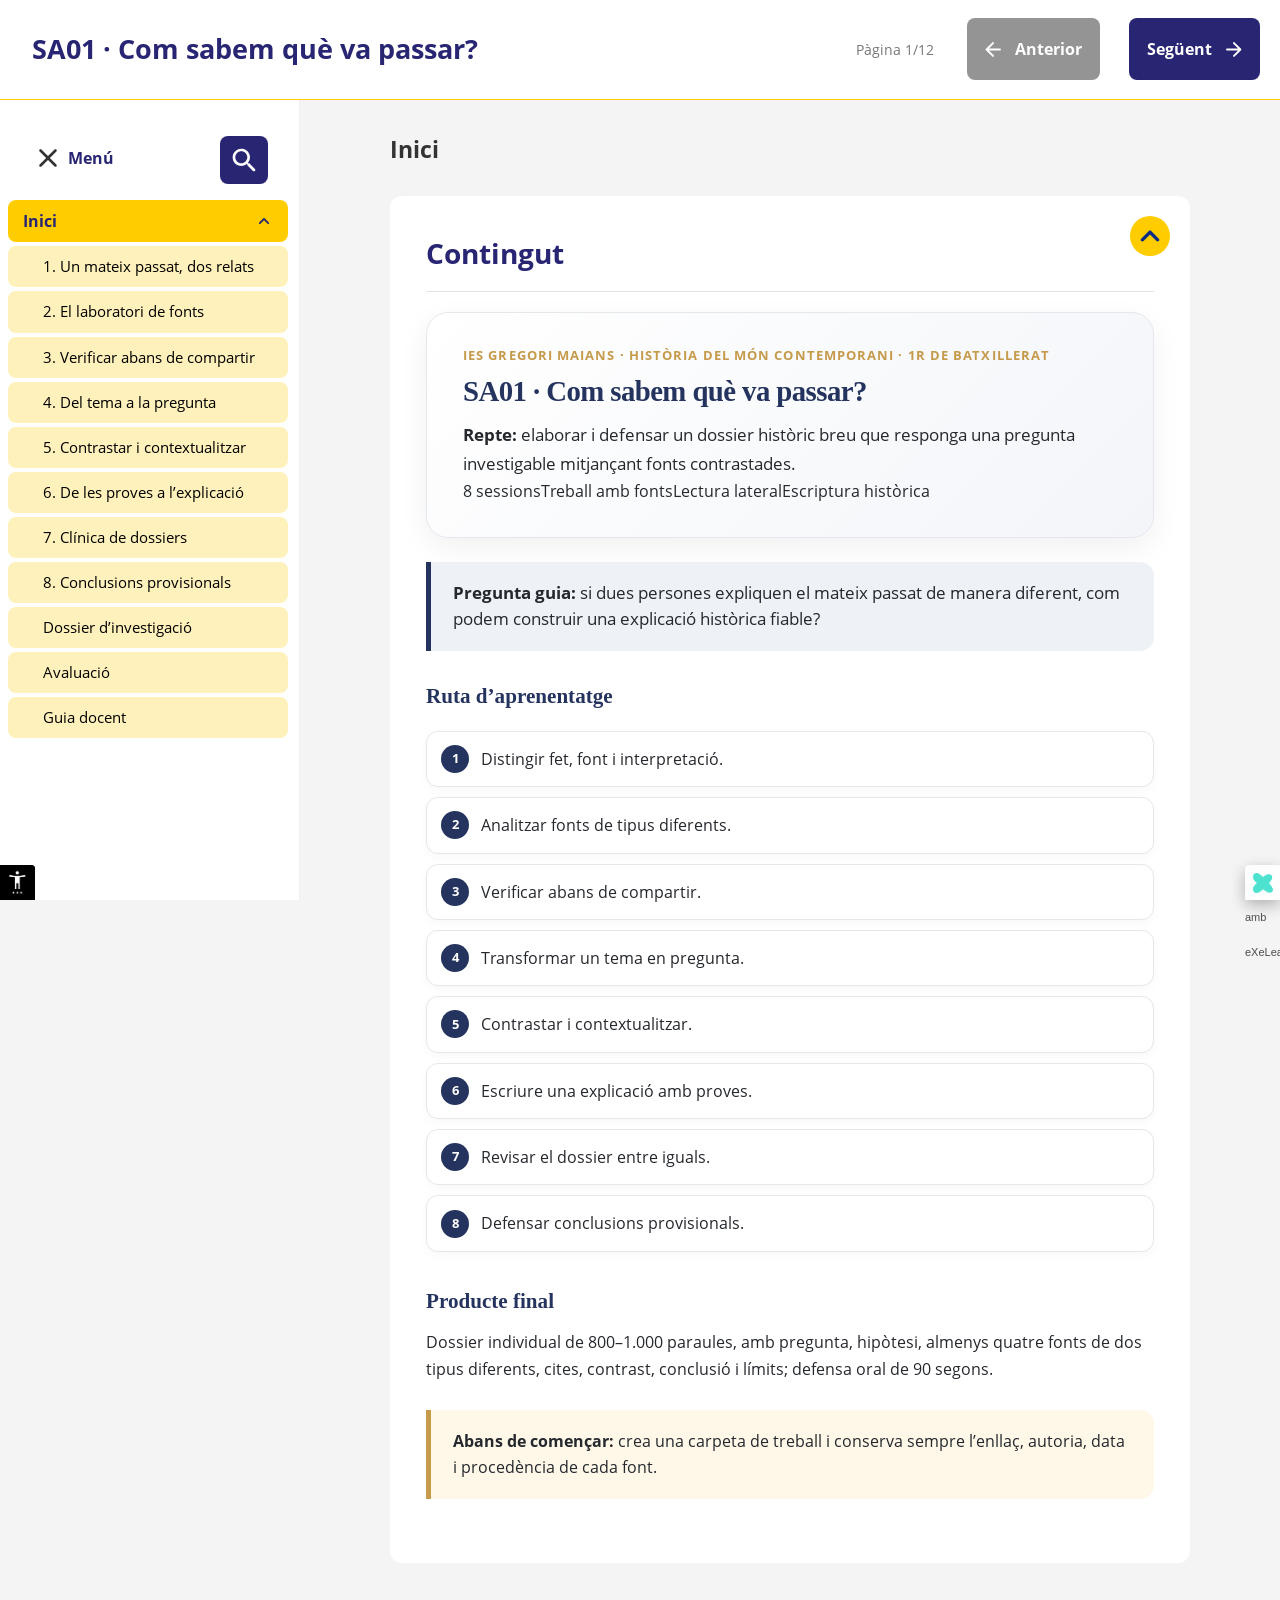
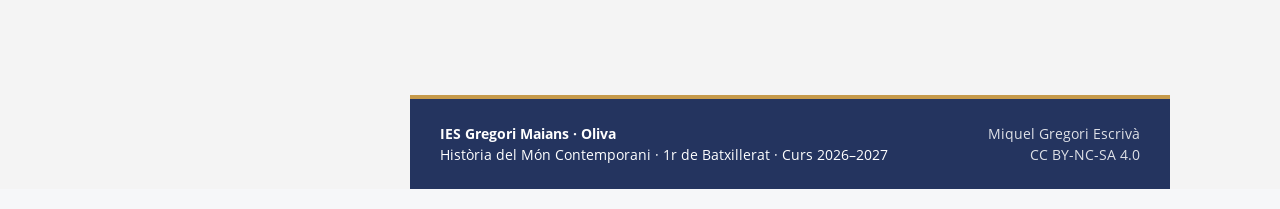
==== index.html @ 448491f6 "fonts1r" ====
<!DOCTYPE html>
<html lang="ca-valencia" id="exe-index">
<head>
<meta charset="utf-8">
<meta name="generator" content="eXeLearning v4.0.3">
<meta name="viewport" content="width=device-width, initial-scale=1">
<title>SA01 · Com sabem què va passar?</title>
<link rel="icon" type="image/x-icon" href="libs/favicon.ico">
<meta name="description" content="Situació d'aprenentatge completa sobre fonts, verificació i construcció del coneixement històric.">
<script>document.querySelector("html").classList.add("js");</script><script src="libs/jquery/jquery.min.js"> </script><script src="libs/common_i18n.js"> </script><script src="libs/common.js"> </script><script src="libs/exe_export.js"> </script><script>window.exeXapi={"odeId":"20260905185818000384","packageTitle":"SA01 · Com sabem què va passar?","language":"ca-valencia"};</script><script src="libs/xapi/exe_xapi.js"> </script><script src="search_index.js"> </script><script src="libs/bootstrap/bootstrap.bundle.min.js"> </script><link rel="stylesheet" href="libs/bootstrap/bootstrap.min.css">
<script src="idevices/text/text.js"></script><link rel="stylesheet" href="idevices/text/text.css">
<script src="libs/exe_atools/exe_atools.js"> </script><link rel="stylesheet" href="libs/exe_atools/exe_atools.css">
<link rel="stylesheet" href="content/css/base.css"><script src="theme/style.js"> </script><link rel="stylesheet" href="theme/style.css">
<style>

:root{
  --art-primary:#24345f;
  --art-accent:#c69a4b;
  --art-text:#25282d;
  --art-muted:#667085;
  --art-bg:#f6f7f9;
  --art-card:#ffffff;
  --art-border:#e4e7ec;
}

html,
body{
  font-family:
    Inter,
    -apple-system,
    BlinkMacSystemFont,
    "Segoe UI",
    Arial,
    sans-serif !important;

  color:var(--art-text);
  background:var(--art-bg);
  line-height:1.65;
}

/* FONT DELS TÍTOLS */
.sa h1,
.sa h2,
.sa h3{
  font-family:
    Georgia,
    "Times New Roman",
    serif !important;
}
/* =========================
   CONTENIDOR DE LA SA
========================= */

.sa{
  max-width:1100px;
  margin:0 auto;
  color:var(--art-text);
}

/* =========================
   TÍTOLS
========================= */

.sa > h1,
.sa > h2:first-child{
  font-size:2.45rem !important;
  line-height:1.12;
  letter-spacing:-0.035em;
  color:var(--art-primary) !important;
  margin:0 0 22px;
  font-weight:800 !important;
}

.sa h2{
  color:var(--art-primary) !important;
  font-size:1.8rem !important;
  line-height:1.25;
  font-weight:750 !important;
  letter-spacing:-0.02em;
}

.sa h3{
  color:var(--art-primary) !important;
  font-size:1.32rem !important;
  line-height:1.3;
  font-weight:750 !important;
  margin-top:32px;
  margin-bottom:14px;
}

/* =========================
   HERO / CAPÇALERA
========================= */

.hero{
  background:linear-gradient(
    135deg,
    #ffffff 0%,
    #f3f5f9 100%
  );

  border:1px solid var(--art-border);
  border-radius:22px;

  padding:32px 36px;
  margin-bottom:22px;

  box-shadow:
    0 10px 30px rgba(16,24,40,.06);
}

.hero .small{
  color:var(--art-accent);
  font-size:.8rem;
  text-transform:uppercase;
  letter-spacing:.085em;
  font-weight:800;
  margin:0 0 8px;
}

.hero h2{
  margin:.2rem 0 .7rem !important;
}

.hero p{
  font-size:1.08rem;
  line-height:1.65;
  margin-bottom:0;
}

/* =========================
   PREGUNTA GUIA / REPTE
========================= */

.repte{
  background:#eef2f7;
  border-left:5px solid var(--art-primary);

  padding:18px 22px;
  margin:24px 0 30px;

  border-radius:0 14px 14px 0;

  font-size:1.05rem;
  line-height:1.6;
}

/* =========================
   IDEA CLAU
========================= */

.idea-clau,
.clau{
  background:#fff8e9;
  border-left:5px solid var(--art-accent);

  padding:18px 22px;
  margin:28px 0;

  border-radius:0 14px 14px 0;
}

/* =========================
   IMATGES
========================= */

.image-slot{
  margin:28px 0 38px;
}

.image-slot img{
  width:100% !important;
  max-width:100% !important;
  height:auto !important;

  display:block;
  margin:0 auto;

  border-radius:18px;

  box-shadow:
    0 12px 30px rgba(16,24,40,.12);
}

/* =========================
   RUTA D'APRENENTATGE
========================= */

.route{
  counter-reset:pas;
  list-style:none;
  padding:0;
  margin:20px 0 36px;
}

.route li{
  counter-increment:pas;

  position:relative;

  padding:14px 16px 14px 54px;
  margin-bottom:10px;

  background:#ffffff;
  border:1px solid var(--art-border);
  border-radius:12px;

  box-shadow:
    0 3px 10px rgba(16,24,40,.03);
}

.route li::before{
  content:counter(pas);

  position:absolute;
  left:14px;
  top:50%;
  transform:translateY(-50%);

  width:28px;
  height:28px;

  border-radius:50%;

  background:var(--art-primary);
  color:#ffffff;

  display:flex;
  align-items:center;
  justify-content:center;

  font-size:.82rem;
  font-weight:800;
}

/* =========================
   TARGETES
========================= */

.grid{
  display:grid;
  grid-template-columns:repeat(2,minmax(0,1fr));
  gap:18px;

  margin:18px 0 30px;
}

.card{
  background:var(--art-card);

  border:1px solid var(--art-border);
  border-radius:18px;

  padding:24px;

  box-shadow:
    0 6px 20px rgba(16,24,40,.05);

  transition:
    transform .2s ease,
    box-shadow .2s ease;
}

.card:hover{
  transform:translateY(-3px);

  box-shadow:
    0 10px 28px rgba(16,24,40,.09);
}

.card .icon{
  font-size:2rem;
  line-height:1;
  margin-bottom:12px;
}

.card h3{
  margin-top:0 !important;
  margin-bottom:8px !important;
}

/* =========================
   BOTONS
========================= */

.btn{
  display:inline-block;

  background:var(--art-primary);
  color:#ffffff !important;

  text-decoration:none !important;

  font-weight:750;

  padding:13px 20px;

  border-radius:10px;

  transition:
    transform .2s ease,
    box-shadow .2s ease,
    background .2s ease;
}

.btn:hover{
  transform:translateY(-2px);

  box-shadow:
    0 7px 18px rgba(36,52,95,.22);
}

/* =========================
   IDEVICES
========================= */

.iDevice_wrapper{
  border-radius:18px !important;
  overflow:hidden;

  margin:1.7rem 0 !important;

  box-shadow:
    0 5px 20px rgba(16,24,40,.05);
}

.iDevice_content{
  line-height:1.65;
}

/* =========================
   TAULES
========================= */

table{
  width:100%;

  border-collapse:separate;
  border-spacing:0;

  background:#ffffff;

  border-radius:12px;
  overflow:hidden;
}

th{
  background:var(--art-primary);
  color:#ffffff;

  font-weight:700;
}

th,
td{
  padding:.85rem 1rem;

  border-bottom:
    1px solid var(--art-border);
}

/* =========================
   ENLLAÇOS
========================= */

.sa a:not(.btn){
  color:#345a91;
  text-decoration-thickness:2px;
  text-underline-offset:3px;
}

/* =========================
   DESPLEGABLES HTML
========================= */

details{
  background:#ffffff;

  border:1px solid var(--art-border);
  border-radius:12px;

  margin:14px 0;
  overflow:hidden;
}

details summary{
  cursor:pointer;

  padding:14px 18px;

  font-weight:750;
  color:var(--art-primary);
}

details > *:not(summary){
  margin-left:18px;
  margin-right:18px;
}

/* =========================
   FEEDBACK ACTIVITATS
========================= */

.feedback{
  margin-top:12px;
  padding:12px 15px;

  border-radius:10px;

  font-weight:650;
}

.feedback.ok{
  background:#edf8f1;
  border-left:4px solid #3d8b5a;
}

.feedback.ko{
  background:#fff2f0;
  border-left:4px solid #c9534d;
}

/* =========================
   PEU DE PÀGINA
========================= */

.peu-exe{
  margin-top:60px;

  padding:24px 30px;

  background:var(--art-primary);
  color:#ffffff;

  border-top:4px solid var(--art-accent);

  display:flex;
  justify-content:space-between;
  align-items:center;
  gap:20px;

  font-size:.88rem;
  line-height:1.5;
}

.peu-dreta{
  text-align:right;
  opacity:.85;
}

/* =========================
   RESPONSIVE
========================= */

@media(max-width:760px){

  .sa{
    padding-left:4px;
    padding-right:4px;
  }

  .sa > h1,
  .sa > h2:first-child{
    font-size:1.95rem !important;
  }

  .hero{
    padding:24px 22px;
    border-radius:16px;
  }

  .hero h2{
    font-size:1.5rem !important;
  }

  .grid{
    grid-template-columns:1fr;
  }

  .route li{
    padding-left:50px;
  }

  .peu-exe{
    flex-direction:column;
    align-items:flex-start;
  }

  .peu-dreta{
    text-align:left;
  }

}

/* =========================
   ACCESSIBILITAT
========================= */

a:focus,
button:focus,
summary:focus{
  outline:3px solid rgba(198,154,75,.45);
  outline-offset:3px;
}

/* =========================
   IMPRESSIÓ
========================= */

@media print{

  .card,
  .hero,
  .repte,
  .clau,
  .idea-clau{
    box-shadow:none !important;
  }

  .btn{
    background:none !important;
    color:#000 !important;
    border:1px solid #000;
  }
/* DESPLEGABLES MILLORATS */
details{
  background:#ffffff;
  border:1px solid var(--art-border);
  border-radius:16px;
  margin:22px 0;
  overflow:hidden;

  box-shadow:
    0 6px 18px rgba(16,24,40,.05);

  transition:
    box-shadow .2s ease,
    transform .2s ease;
}

details:hover{
  box-shadow:
    0 10px 24px rgba(16,24,40,.08);
}

/* Capçalera del desplegable */
details summary{
  position:relative;
  cursor:pointer;

  padding:17px 52px 17px 20px;

  background:
    linear-gradient(
      135deg,
      #f7f8fb 0%,
      #eef2f7 100%
    );

  color:var(--art-primary);

  font-weight:800;
  font-size:1.05rem;

  list-style:none;

  user-select:none;
}

/* Elimina el triangle predeterminat */
details summary::-webkit-details-marker{
  display:none;
}

details summary::marker{
  display:none;
}

/* Fletxa pròpia */
details summary::after{
  content:"⌄";

  position:absolute;
  right:20px;
  top:50%;

  transform:
    translateY(-50%)
    rotate(0deg);

  font-size:1.35rem;
  color:var(--art-accent);

  transition:transform .25s ease;
}

/* Quan està obert */
details[open] summary::after{
  transform:
    translateY(-50%)
    rotate(180deg);
}

/* Línia inferior quan està obert */
details[open] summary{
  border-bottom:1px solid var(--art-border);
}

/* Contingut interior */
details > *:not(summary){
  margin-left:20px;
  margin-right:20px;
}

/* Taula dins del desplegable */
details table{
  width:calc(100% - 40px) !important;
  margin:20px auto 22px !important;
}

/* Animació visual suau */
details[open]{
  animation:detailsOpen .18s ease-out;
}

@keyframes detailsOpen{
  from{
    opacity:.85;
    transform:translateY(-2px);
  }

  to{
    opacity:1;
    transform:translateY(0);
  }
/* TAULA ADAPTADA A L'AMPLÀRIA */
.responsive-table{
  width:100% !important;
  max-width:100% !important;
  table-layout:auto !important;
  border-collapse:collapse;
}

.responsive-table th,
.responsive-table td{
  height:auto !important;
  white-space:normal !important;
  overflow-wrap:anywhere;
  vertical-align:top;
}

/* Primera columna més estreta */
.responsive-table th:first-child,
.responsive-table td:first-child{
  width:22%;
}

/* Segona columna aprofita la resta */
.responsive-table th:nth-child(2),
.responsive-table td:nth-child(2){
  width:78%;
}

/* Mòbil */
@media(max-width:700px){
  .responsive-table{
    font-size:.92rem;
  }

  .responsive-table th,
  .responsive-table td{
    padding:10px 8px;
  }
.table-responsive{
  width:100%;
  max-width:100%;
  overflow-x:auto;
}

.art-table{
  width:100% !important;
  max-width:100% !important;
  table-layout:fixed;
  border-collapse:collapse;
  margin:0 !important;
}

.art-table th,
.art-table td{
  white-space:normal !important;
  overflow-wrap:anywhere;
  word-break:normal;
  vertical-align:top;
  padding:14px 16px;
}

/* Repartiment de l'ample */
.art-table th:nth-child(1),
.art-table td:nth-child(1){
  width:28%;
}

.art-table th:nth-child(2),
.art-table td:nth-child(2){
  width:44%;
}

.art-table th:nth-child(3),
.art-table td:nth-child(3){
  width:28%;
}
}
</style>

</head>
<body class="exe-export exe-web-site">
<script>document.body.className+=" js"</script>
<div class="exe-content exe-export pre-js siteNav-hidden"><a href="#20260905185818000001" id="skipNav">Skip to content</a> <nav id="siteNav">
<ul>
<li class="active"> <a href="index.html" class="active main-node daddy">Inici</a>
<ul class="other-section">
<li> <a href="html/1-un-mateix-passat-dos-relats.html" class="no-ch">1. Un mateix passat, dos relats</a>
</li>
<li> <a href="html/2-el-laboratori-de-fonts.html" class="no-ch">2. El laboratori de fonts</a>
</li>
<li> <a href="html/3-verificar-abans-de-compartir.html" class="no-ch">3. Verificar abans de compartir</a>
</li>
<li> <a href="html/4-del-tema-a-la-pregunta.html" class="no-ch">4. Del tema a la pregunta</a>
</li>
<li> <a href="html/5-contrastar-i-contextualitzar.html" class="no-ch">5. Contrastar i contextualitzar</a>
</li>
<li> <a href="html/6-de-les-proves-a-lexplicacio.html" class="no-ch">6. De les proves a l’explicació</a>
</li>
<li> <a href="html/7-clinica-de-dossiers.html" class="no-ch">7. Clínica de dossiers</a>
</li>
<li> <a href="html/8-conclusions-provisionals.html" class="no-ch">8. Conclusions provisionals</a>
</li>
<li> <a href="html/dossier-dinvestigacio.html" class="no-ch">Dossier d’investigació</a>
</li>
<li> <a href="html/avaluacio.html" class="no-ch">Avaluació</a>
</li>
<li> <a href="html/guia-docent.html" class="no-ch">Guia docent</a>
</li>
</ul>
</li>
</ul>
</nav><main id="20260905185818000001" class="page"> <div id="exe-client-search" data-block-order-string="Caja %e" data-no-results-string="Sin resultados.">
</div>
<header class="main-header"> <p class="page-counter"> <span class="page-counter-label">Pàgina </span><span class="page-counter-content"> <strong class="page-counter-current-page">1</strong><span class="page-counter-sep">/</span><strong class="page-counter-total">12</strong></span></p>

<div class="package-header"><p class="package-title">SA01 · Com sabem què va passar?</p></div>
<div class="page-header"><h1 class="page-title">Inici</h1></div>
</header><div id="page-content-20260905185818000001" class="page-content">
<article id="202609051858180000C9" class="box">
<header class="box-head no-icon">
<h1 class="box-title">Contingut</h1>
<button class="box-toggle box-toggle-on" title="Toggle content">
<span>Toggle content</span>
</button></header>
<div class="box-content">
<div id="2026090518581800012D" class="idevice_node text" data-idevice-path="idevices/text/" data-idevice-type="text" data-idevice-component-type="json" data-idevice-json-data="{&quot;ideviceId&quot;:&quot;2026090518581800012D&quot;}">
<div class="exe-text-template"><div class="textIdeviceContent"><div class="exe-text-activity"><div><div class="sa">
<section class="hero"><p class="small">IES Gregori Maians · Història del Món Contemporani · 1r de Batxillerat</p>
<h2>SA01 · Com sabem què va passar?</h2><p><strong>Repte:</strong> elaborar i defensar un dossier històric breu que responga una pregunta investigable mitjançant fonts contrastades.</p>
<div class="meta"><span class="tag">8 sessions</span><span class="tag">Treball amb fonts</span><span class="tag">Lectura lateral</span><span class="tag">Escriptura històrica</span></div></section>
<div class="repte"><strong>Pregunta guia:</strong> si dues persones expliquen el mateix passat de manera diferent, com podem construir una explicació històrica fiable?</div>
<h3>Ruta d’aprenentatge</h3><ol class="route"><li>Distingir fet, font i interpretació.</li><li>Analitzar fonts de tipus diferents.</li><li>Verificar abans de compartir.</li><li>Transformar un tema en pregunta.</li><li>Contrastar i contextualitzar.</li><li>Escriure una explicació amb proves.</li><li>Revisar el dossier entre iguals.</li><li>Defensar conclusions provisionals.</li></ol>
<h3>Producte final</h3><p>Dossier individual de 800–1.000 paraules, amb pregunta, hipòtesi, almenys quatre fonts de dos tipus diferents, cites, contrast, conclusió i límits; defensa oral de 90 segons.</p>
<div class="clau"><strong>Abans de començar:</strong> crea una carpeta de treball i conserva sempre l’enllaç, autoria, data i procedència de cada font.</div></div><script>
function comprova(id,answer){
 const box=document.getElementById(id), chosen=box.querySelector('input:checked'), out=box.querySelector('.feedback');
 if(!chosen){out.textContent='Selecciona una resposta.';out.className='feedback ko';return}
 const ok=chosen.value===answer;out.textContent=ok?'Correcte. Continua!':'Encara no. Revisa la font i torna-ho a provar.';out.className='feedback '+(ok?'ok':'ko');
}
function mostra(id){const x=document.getElementById(id);x.hidden=!x.hidden}
</script></div></div></div></div>
</div>
</div>
</article>
</div></main><div class="nav-buttons">
<span class="nav-button nav-button-left" aria-hidden="true"><span>Anterior</span></span>
<a href="html/1-un-mateix-passat-dos-relats.html" title="Següent" class="nav-button nav-button-right"><span>Següent</span></a>
</div>
<footer id="siteFooter"><div id="siteFooterContent"><div id="siteUserFooter"> <div><footer class="peu-exe">
  <div>
    <strong>IES Gregori Maians · Oliva</strong><br>
    Història del Món Contemporani · 1r de Batxillerat · Curs 2026–2027
  </div>

  <div class="peu-dreta">
    Miquel Gregori Escrivà<br>
    CC BY-NC-SA 4.0
  </div>
</footer></div>
</div></div></footer>
</div>
<p id="made-with-eXe"> <a href="https://exelearning.net/" target="_blank" rel="noopener"> <span>Creat amb eXeLearning <span>(Nova finestra)</span></span></a></p>
</body>
</html>
---- idevices/text/text.css ----
/* Text iDevice (export CSS) */
.exe-text-activity > div {
    display: flow-root;
}

.exe-text-activity div.inline {
    display: flex;
}

.exe-text-activity div.inline dt {
    margin: 0 0 0 auto;
}

.exe-text-activity div.inline dd {
    margin-left: 10px;
}

.idevice_node.text .iDevice_buttons.feedback-button {
    margin-bottom: 1em;
}
---- libs/exe_atools/exe_atools.css ----
/* OpenDyslexic: A typeface for Dyslexia (https://opendyslexic.org/) */
/* OpenDyslexic uses the SIL-OFL license */
/* v0.91.12 */
@font-face {
	font-family:opendyslexic;
	font-style:normal;
	font-weight:400;
	src:local('OpenDyslexic'),url(exe_atools_od.woff) format('woff')
}
@font-face {
	font-family:opendyslexic;
	font-style:italic;
	font-weight:400;
	src:local('OpenDyslexic'),url(exe_atools_od_i.woff) format('woff')
}
@font-face {
	font-family:opendyslexic;
	font-style:normal;
	font-weight:700;
	src:local('OpenDyslexic'),url(exe_atools_od_b.woff) format('woff')
}
@font-face {
	font-family:opendyslexic;
	font-style:italic;
	font-weight:700;
	src:local('OpenDyslexic'),url(exe_atools_od_bi.woff) format('woff')
}
body.exe-atools-od .exe-content{font-family:opendyslexic, serif}

/* Atkinson Hyperlegible: Greater legibility and readability for low vision readers (https://brailleinstitute.org/freefont) */
/* Available under the SIL Open Font License */
/* v11 */
/* latin-ext */
@font-face {
  font-family: 'Atkinson Hyperlegible';
  font-style: normal;
  font-weight: 400;
  font-display: swap;
  src: url(exe_atools_ah_ext.woff2) format('woff2');
  unicode-range: U+0100-02AF, U+0304, U+0308, U+0329, U+1E00-1E9F, U+1EF2-1EFF, U+2020, U+20A0-20AB, U+20AD-20CF, U+2113, U+2C60-2C7F, U+A720-A7FF;
}
/* latin */
@font-face {
  font-family: 'Atkinson Hyperlegible';
  font-style: normal;
  font-weight: 400;
  font-display: swap;
  src: url(exe_atools_ah.woff2) format('woff2');
  unicode-range: U+0000-00FF, U+0131, U+0152-0153, U+02BB-02BC, U+02C6, U+02DA, U+02DC, U+0304, U+0308, U+0329, U+2000-206F, U+2074, U+20AC, U+2122, U+2191, U+2193, U+2212, U+2215, U+FEFF, U+FFFD;
}
body.exe-atools-ah .exe-content{font-family:'Atkinson Hyperlegible', sans-serif}

/* Montserrat: High readability (https://fonts.google.com/specimen/Montserrat) */
/* Available under the SIL Open Font License */
/* v26 */
/* cyrillic-ext */
@font-face {
  font-family: 'Montserrat';
  font-style: normal;
  font-weight: 400;
  font-display: swap;
  src: url(exe_atools_mo_cy_ext.woff2) format('woff2');
  unicode-range: U+0460-052F, U+1C80-1C88, U+20B4, U+2DE0-2DFF, U+A640-A69F, U+FE2E-FE2F;
}
/* cyrillic */
@font-face {
  font-family: 'Montserrat';
  font-style: normal;
  font-weight: 400;
  font-display: swap;
  src: url(exe_atools_mo_cy.woff2) format('woff2');
  unicode-range: U+0301, U+0400-045F, U+0490-0491, U+04B0-04B1, U+2116;
}
/* vietnamese */
@font-face {
  font-family: 'Montserrat';
  font-style: normal;
  font-weight: 400;
  font-display: swap;
  src: url(exe_atools_mo_vi.woff2) format('woff2');
  unicode-range: U+0102-0103, U+0110-0111, U+0128-0129, U+0168-0169, U+01A0-01A1, U+01AF-01B0, U+0300-0301, U+0303-0304, U+0308-0309, U+0323, U+0329, U+1EA0-1EF9, U+20AB;
}
/* latin-ext */
@font-face {
  font-family: 'Montserrat';
  font-style: normal;
  font-weight: 400;
  font-display: swap;
  src: url(exe_atools_mo_ext.woff2) format('woff2');
  unicode-range: U+0100-02AF, U+0304, U+0308, U+0329, U+1E00-1E9F, U+1EF2-1EFF, U+2020, U+20A0-20AB, U+20AD-20CF, U+2113, U+2C60-2C7F, U+A720-A7FF;
}
/* latin */
@font-face {
  font-family: 'Montserrat';
  font-style: normal;
  font-weight: 400;
  font-display: swap;
  src: url(exe_atools_mo.woff2) format('woff2');
  unicode-range: U+0000-00FF, U+0131, U+0152-0153, U+02BB-02BC, U+02C6, U+02DA, U+02DC, U+0304, U+0308, U+0329, U+2000-206F, U+2074, U+20AC, U+2122, U+2191, U+2193, U+2212, U+2215, U+FEFF, U+FFFD;
}
body.exe-atools-mo .exe-content{font-family:'Montserrat', sans-serif}

/* eXeAtools: eXeLearning Accessibility Toolbar */
#eXeAtools.loading{display:none}
#eXeAtoolsBtnSet{position:fixed;bottom:0;left:0;z-index:999999;background:#000;border-top-right-radius:4px;width:35px;height:35px}
#eXeAtoolsBtn{position:absolute;top:0;left:0;border-top-right-radius:4px}
#eXeAtoolsSet{display:none;font-size:12px;font-family:Arial, sans-serif;position:fixed;bottom:0;left:0;background:#000;border-top-right-radius:4px;z-index:999999;white-space:nowrap;height:35px}
.exe-atools-on #eXeAtoolsBtnSet{display:none}
.exe-atools-on #eXeAtoolsSet{display:block}

#eXeAtools .sr-av {
    position: absolute!important;
    clip: rect(1px 1px 1px 1px);
    clip: rect(1px, 1px, 1px, 1px);
}

#eXeAtools label{margin:0;padding:0}
#eXeAtools select{margin:0;padding:0;font-size:12px;font-family:Arial, sans-serif;background:#fff;color:#000;border:2px solid #fff; padding:2px 2px 1px 5px;margin:0 5px 0 10px;position:relative;top:6px;vertical-align:top}
#eXeAtools select:focus{border-color:yellow}
#eXeAtools button,
#eXeAtools span{margin:0;padding:0;background:url(exe_atools.png) no-repeat 0 0;width:35px;height:35px;display:inline-block;background-size:auto 35px;cursor:pointer;border:none}
#eXeAtools #eXeAtoolsCloseBtn{background-position:-35px 0;border-top-right-radius:4px}
#eXeAtools #eXeAtoolsLgTextBtn{background-position:-70px 0}
#eXeAtools #eXeAtoolsSmTextBtn{background-position:-105px 0}
#eXeAtools #eXeAtoolsReadBtn{background-position:-140px 0}
#eXeAtools #eXeAtoolsReadBtn.eXeAtoolsReading{background-position:-175px 0}
#eXeAtools #eXeAtoolsTranslateBtn{background-position:-210px 0}
#eXeAtools #eXeAtoolsSetDragHandler{background-position:-245px 0;cursor:move;opacity:.8;margin-right:-10px}
#eXeAtools #eXeAtoolsResetBtn{background-position:-280px 0}
#eXeAtools #eXeAtoolsModeToggler{background-position:-315px 0}
#eXeAtools #eXeAtoolsUppercaseBtn{background:none;background-color:#111;position:relative;display:inline-flex;align-items:center;justify-content:center;vertical-align:top}
#eXeAtools #eXeAtoolsUppercaseBtn:after{content:"Aa";display:block;color:#fff;font:700 15px/1 Arial,sans-serif;line-height:1}
#eXeAtools #eXeAtoolsUppercaseBtn.eXeAtoolsActive:after{color:yellow;text-decoration:underline}
#eXeAtools #eXeAtoolsResetBtn.reset-disabled{opacity:.5;cursor:not-allowed}
#eXeAtools #eXeAtoolsSetDragHandler:hover{opacity:1}
body.exe-atools-uc .exe-content{text-transform:uppercase}

#eXeAtools button:hover,
#eXeAtools button:focus{
opacity:.9
}
#eXeAtools button:focus,#eXeAtools button.eXeAreminder{box-shadow:inset 0 0 0 2px yellow, 0 0 3px 1px yellow;outline:none}
@media print{
    #eXeAtools{display:none!important}
}
---- content/css/base.css ----
.exe-content{
  background: #fff;
}

.exe-content .page-title{
  font-size: 1.45em;
}

.exe-content .box{
  margin-top: 20px;
  border: 1px solid #dbdbdb;
}

.exe-content .box-head {
  border-bottom: 1px solid #dbdbdb;
}

.exe-export .no-header .box-head {
  border-bottom: 0;
}

.exe-content .box-head .box-title {
  margin: 0;
  font-size: 1.2em;
}

.exe-content a{
  color: #5a7f0c;
}

.exe-content a:hover,
.exe-content a:focus{
  color: #71a300;
}

.exe-content h2{
  font-size: 1.45em;
}
.exe-content h3{
  font-size: 1.35em;
}
.exe-content h4{
  font-size: 1.25em;
}
.exe-content h5{
  font-size: 1.15em;
}

.exe-content a {
    text-decoration: none
}

.exe-content a:hover,
.exe-content a:focus {
    text-decoration: underline
}

/* Underlined links */
.box-content a {
    text-decoration: underline;
}
.box-content a:hover {
    text-decoration: none;
}
.box-content a:focus {
    text-decoration: underline;
}

@media print {
    .external-iframe-src {
        display: block !important;
        margin: 2em 0;
        font-size: .95em;
        text-align: center
    }

    #made-with-eXe {
        display: none
    }
}

.external-iframe {
    border: 0
}

.pre-code {
    background: #112C4A;
    color: #E7ECF1;
    font-family: Monaco, Courier, monospace;
    border-radius: 9px;
    font-size: 12px;
    margin: 2em 1em;
    overflow: auto;
    padding: 20px
}

.highlighted-code {
    margin: 2em 1em;
}

.exe-dl {
    margin-bottom: 2em;
    margin-left: 1.5em
}

.exe-dl dt {
    font-weight: bold
}

.exe-dl dd {
    margin: 1em 1.5em
}

.js .exe-dl dt {
    margin: 1.2em 0 0 0
}

.exe-dl dt a {
    text-decoration: underline
}

.exe-dl .icon {
    font-family: Arial, sans-serif;
    display: block;
    width: 20px;
    height: 20px;
    font-size: 16px;
    margin-right: 1em;
    line-height: 20px;
    text-align: center;
    float: left;
    border-radius: 2px;
    position: relative
}

@media all and (min-width: 1px) {
    .exe-dl dt a {
        align-items: center;
        display: flex;
        text-decoration: none
    }

    .exe-dl .icon {
        height: 18px;
        line-height: 18px;
        width: 18px;
        padding: 1px;
        font: 18px monospace;
        font-weight: bold;
        display: flex;
        justify-content: center;
        align-items: center
    }
}

.exe-dl-toggler {
    height: 20px;
    margin: 1.5em
}

.exe-dl-toggler a {
    margin-left: 0;
    font-weight: bold
}

.js .exe-dl dd {
    display: none;
    padding-left: 0;
    margin: 1em 1em 1em 37px
}

/* Math */
.exe-math {
    display: block;
    margin: 2em 0
}

.exe-math,
.MathJax_Display {
    text-align: left !important
}

.exe-math.position-center,
.position-center .MathJax_Display,
[style*="text-align: center"] .MathJax_Display {
    text-align: center !important
}

.exe-math.position-right,
.position-right .MathJax_Display,
[style*="text-align: right"] .MathJax_Display {
    text-align: right !important
}

.js .show-image .exe-math-code,
.js .show-code .exe-math-img {
    display: none
}

.exe-math-links {
    font-size: .85em
}

.exe-math-inline {
    display: inline;
    margin: 0 .1em !important
}

/* TinyMCE: Images and media */
.exe-figure {
    margin: 2em 0;
    max-width: 100%
}

.position-center {
    margin: 2em auto
}

.position-right {
    margin: 2em 0 2em auto
}

.float-left {
    float: left;
    margin: .5em 1.5em 1em 0
}

.float-right {
    float: right;
    margin: .5em 0 1em 2em
}

.figcaption {
    padding-top: .2em
}

.figcaption.header {
    padding-top: 0;
    padding-bottom: .2em
}

/* TinyMCE templates */
.exe-layout-2-cols,
.exe-layout-3-cols {
    width: 100%
}

.exe-col{
    box-sizing: content-box;
}

.exe-layout-2-cols .exe-col {
    float: left;
    width: 49%
}

.exe-layout-2-cols .exe-col-1 {
    padding-right: 1%
}

.exe-layout-2-cols .exe-col-2 {
    padding-left: 1%
}

.exe-layout-2-30-70 .exe-col {
    width: 69%
}

.exe-layout-2-30-70 .exe-col-1 {
    width: 29%
}

.exe-layout-2-70-30 .exe-col {
    width: 29%
}

.exe-layout-2-70-30 .exe-col-1 {
    width: 69%
}

.exe-layout-3-cols .exe-col {
    float: left;
    width: 32%
}

.exe-layout-3-cols .exe-col-1,
.exe-layout-3-cols .exe-col-2 {
    padding-right: 2%
}

pre.mermaid {
    margin: 1.5em 0;
    text-align: center;
    width: 100%;
    min-width: 200px;
}

/* Blocks */
.exe-block-warning {
    background: #FCF8E3;
    color: #796034;
    border: 1px solid #FAEBCC;
    padding: 0 1em;
    border-radius: 4px
}

p.exe-block-warning {
    padding: 1em
}

.exe-block-alert {
    background: #ffc;
    color: #855000;
    border: 1px solid #FFF099;
    padding: 0 1em;
    border-radius: 4px
}

p.exe-block-alert {
    padding: 1em
}

.exe-block-danger {
    background: #FEF0EF;
    color: #973C3B;
    border: 1px solid #F3DADD;
    padding: 0 1em;
    border-radius: 4px
}

p.exe-block-danger {
    padding: 1em
}

.exe-block-info {
    background: #E1F1F9;
    color: #2B627D;
    border: 1px solid #C9EDF4;
    padding: 0 1em;
    border-radius: 4px
}

p.exe-block-info {
    padding: 1em
}

.exe-block-success {
    background: #E5F3E0;
    color: #336634;
    border: 1px solid #DEEDD1;
    padding: 0 1em;
    border-radius: 4px
}

p.exe-block-success {
    padding: 1em
}

.exe-content .exe-block-warning a,
.exe-content .exe-block-warning a:hover,
.exe-content .exe-block-warning a:focus {
    color: #4F360A
}

.exe-content .exe-block-alert a,
.exe-content .exe-block-alert a:hover,
.exe-content .exe-block-alert a:focus {
    color: #5B2600
}

.exe-content .exe-block-danger a,
.exe-content .exe-block-danger a:hover,
.exe-content .exe-block-danger a:focus {
    color: #6D1211
}

.exe-content .exe-block-info a,
.exe-content .exe-block-info a:hover,
.exe-content .exe-block-info a:focus {
    color: #063853
}

.exe-content .exe-block-success a,
.exe-content .exe-block-success a:hover,
.exe-content .exe-block-success a:focus {
    color: #093C0A
}

div.exe-block-warning,
div.exe-block-alert,
div.exe-block-danger,
div.exe-block-info,
div.exe-block-success {
    margin: 1em 0
}

/* RTL support */
body [dir='rtl'] {
    text-align: start
}

/* Autoclear */
.exe-content .idevice_body,
.exe-clear {
    overflow: auto
}

/* JavaScript on/offf */
.js-hidden {
    display: none;
}

.exe-hidden,
.js-required,
.js .js-hidden,
.exe-mindmap-code {
    display: none
}

.js .js-required {
    display: block
}

.box-toggle {
    display: none;
}

.js .box-toggle {
    display: inline-block;
}

.sr-av,
.js .js-sr-av,
.exe-hidden-accessible,
.js .exe-tooltip-text {
    position: absolute;
    overflow: hidden;
    clip: rect(0 0 0 0);
    clip: rect(0, 0, 0, 0);
    height: 0
}

/* Tables */
.exe-table {
    margin: 2em auto;
    max-width: 100%;
    border: 1px solid #CCC;
    border-collapse: collapse;
    border-spacing: 0
}

.exe-table tr {
    background: #fff
}

.exe-table caption {
    padding: .5em 0;
    text-align: center;
    font-style: italic;
    caption-side: top;
}

.exe-table td,
.exe-table th {
    border: 1px solid #CCC;
    margin: 0;
    padding: 0.5em 1em
}

.exe-table thead {
    background: #ddd;
    color: #000;
    text-align: left
}

.exe-table tr:nth-child(2n-1) td,
.exe-table tbody tr:nth-child(2n-1) th {
    background: #F4F4F4
}

.exe-table tbody tr:nth-child(2n) th {
    background: #F4F4F4
}

.exe-table tbody tr:nth-child(2n-1) th {
    background: #E4E4E4
}

.exe-table thead+tbody tr:nth-child(2n) th {
    background: #fff
}

.exe-table thead+tbody tr:nth-child(2n-1) th {
    background: #F4F4F4
}

.exe-table-minimalist {
    margin: 2em auto;
    border-collapse: collapse
}

.exe-table-minimalist tr {
    background: #fff
}

.exe-table-minimalist thead th {
    color: #000;
    padding: .6em 1.5em .6em .8em;
    border-bottom: 2px solid #CCC;
    text-align: left
}

.exe-table-minimalist td,
.exe-table-minimalist tbody th {
    border-bottom: 1px solid #ccc;
    color: #555;
    padding: .5em 1.5em .5em .8em
}

.exe-table-minimalist tbody tr:hover td,
.exe-table-minimalist tbody tr:hover th {
    color: #222
}

.exe-table-minimalist tr:nth-child(2n-1) td,
.exe-table-minimalist tbody tr:nth-child(2n-1) th {
    background: #F9F9F9
}

.exe-table-minimalist caption {
    text-align: center;
    font-style: italic;
    border-bottom: 2px solid #CCC;
    padding: .6em 0
}

/* Responsive tables */
.exe-table-responsive {
    display: block;
    overflow-x: auto;
    border: none
}

.exe-table-responsive,
.exe-table-responsive th,
.exe-table-responsive tr,
.exe-table-responsive td {
    width: auto !important
}

/* Tooltips */
body .qtip {
    font-size: .85em;
    line-height: 1.5em
}

.qtip .exe-tooltip-text {
    position: relative;
    overflow: auto;
    clip: auto;
    height: auto
}

/* Structured lists */
ol.auto-numbered {
    counter-reset: item
}

.auto-numbered ol {
    counter-reset: item
}

.auto-numbered li {
    display: block
}

.auto-numbered li:before {
    content: counters(item, ".") ".- ";
    counter-increment: item
}

/* Blockquote + Cite */
.exe-quote-cite cite {
    display: block;
    text-align: right;
    margin-top: -.5em
}

/* File information */
.exe-link-data {
    font-size: .8em;
    margin: 0 .2em
}

.exe-link-data abbr {
    cursor: help
}

/* Quote With Authorship */
.styled-qc {
    font-family: Georgia, serif;
    font-style: italic;
    margin: 1.5em 2.5em;
    padding: 0.25em 3.5em;
    position: relative
}

.styled-qc:before {
    display: block;
    content: "\201C";
    font-size: 5em;
    position: absolute;
    left: 0;
    top: -20px
}

/* Responsive design */
iframe,
object,
embed {
    max-width: 100%
}

img,
video {
    max-width: 100%;
    height: auto
}

@media all and (max-width: 992px) {
    .exe-layout-3-cols .exe-col {
        float: none;
        width: 100%;
        padding: 0
    }

    .exe-layout-3-cols .exe-col .exe-figure {
        margin: 2em auto
    }
}

@media all and (max-width: 780px) {
    .styled-qc {
        margin: 1.5em .5em
    }

    .exe-layout-2-cols .exe-col {
        float: none;
        width: 100%;
        padding: 0
    }

    .exe-layout-2-cols .exe-col .exe-figure {
        margin: 2em auto
    }
}

/* Made with eXeLearning */
#made-with-eXe {
    margin: 0;
    position: fixed;
    bottom: 0;
    right: 0
}

#made-with-eXe a {
    text-decoration: none;
    box-shadow: rgba(0, 0, 0, 0.35) 0px 5px 15px;
    border-top-left-radius: 4px;
    color: #222;
    font-size: 11px;
    font-family: Arial, sans-serif;
    line-height: 35px;
    width: 35px;
    height: 35px;
    background: #fff url(../img/exe_powered_logo.png) no-repeat 3px 50%;
    display: block;
    background-size: auto 20px;
    text-decoration: none;
    transition: .5s;
    opacity: .8
}

#made-with-eXe span {
    padding-left: 35px;
    padding-right: 5px
}

#made-with-eXe span span {
    position: absolute;
    overflow: hidden;
    clip: rect(0 0 0 0);
    clip: rect(0, 0, 0, 0);
    height: 0
}

#made-with-eXe a:hover {
    width: auto;
    padding: 0 5px;
    background-position: 5px 50%;
    opacity: 1
}

/* Search bar */
#exe-client-search-reset {
    display: none;
}
#exe-client-search-reset.visible {
    display: inline;
}
.exe-client-search-result{
    padding:0;
    background-color: #FFF3A0;
    color: #1A1A1A;
}

/* Box toggler */
.exe-export article.minimized .box-content{
    display: none;
}

/* BOX no visible */
.exe-export article.novisible.box{
    display: none  !important;
}

/* iDevice no visible */
.exe-export article.box .idevice_node.novisible{
    display: none  !important;
}

/* Teacher mode */
html:not(.mode-teacher) .js .teacher-only {
    display: none !important;
}

/* ========================================
   Architecture v3.1 - Common Theme Overrides
   ========================================
   These rules support the new HTML structure and
   load BEFORE theme-specific styles.
   ======================================== */

/* Navigation: Hide nested sections by default, show active paths */
#siteNav .other-section {
    display: none;
}
#siteNav li.active > .other-section,
#siteNav li.current-page-parent > .other-section {
    display: block;
}

/* Site footer extra section */
#siteFooterExtra {
    margin-bottom: 2em;
    color: #555;
    font-size: 0.95em;
}

/* Footer with neither license nor "Page footer" content: themes give #siteFooter
   a background and border, so an empty one shows as a stray bar. Hidden here so
   every theme (including custom ones) gets it, and so a theme that wants to keep
   showing it can opt out by overriding display. */
#siteFooter.siteFooter-empty {
    display: none;
}

/* Skip navigation link */
#skipNav {
    position: fixed;
    top: -50px;
    left: 50%;
    transform: translateX(-50%);
    background-color: #000;
    color: #fff;
    text-align: center;
    font-weight: bold;
    font-size: 0.95em;
    text-decoration: underline;
    padding: 0.5em 1em;
    z-index: 1000;
    display: inline-block;
    box-shadow: 0 2px 5px rgba(0,0,0,0.3);
    outline: 3px solid #fff;
    outline-offset: -3px;
    transition: top 0.3s ease, opacity 0.3s ease;
}

#skipNav:focus {
    top: 5px;
}

/* Print styles for header elements */
@media print {
    body #header,
    body #emptyHeader,
    body #nodeDecoration {
        height: auto !important;
        min-height: 0;
        border: none;
        padding: 0;
    }
    body #headerContent {
        padding-top: 40px;
    }
}
---- theme/style.css ----
@charset "UTF-8";
@font-face {
    font-family: "Open Sans";
    font-style: normal;
    font-weight: 400;
    src: local("Open Sans"), local("OpenSans"),
        url(fonts/open-sans.woff2) format("woff2"),
        url(fonts/open-sans.woff) format("woff");
}
@font-face {
    font-family: "Open Sans";
    font-style: normal;
    font-weight: 700;
    src: local("Open Sans Bold"), local("OpenSans-Bold"),
        url(fonts/open-sans-bold.woff2) format("woff2"),
        url(fonts/open-sans-bold.woff) format("woff");
}

.page > header .package-title,
.siteNav-off .page > header .package-title,
.exe-single-page .package-header .package-title {
    width: calc(100% - 470px);
    white-space: nowrap;
    overflow: hidden;
    text-overflow: ellipsis;
    margin-bottom: .3em;
    line-height: 1.2em;
}

.exe-teacher-mode-toggler .page > header .package-title,
.exe-teacher-mode-toggler.siteNav-off .page > header .package-title {
    width: calc(100% - 550px);
}

main header:not(#head) {
    padding: 0 !important;
    margin: 0 !important;
    max-width: none !important;
}

.exe-web-site main.page {
    box-sizing: border-box;
    width: 100%;
    padding-left: 300px;
    padding-bottom: 40px;
}

.exe-scorm .page > header .package-title,
.exe-scorm .siteNav-off .page > header .package-title,
.exe-ims .page > header .package-title,
.exe-ims .siteNav-off .page > header .package-title,
.exe-epub .page > header .package-title,
.exe-epub .siteNav-off .page > header .package-title,
.exe-ims .page > header .package-title,
.exe-single-page .package-header .package-title {
    width: 100%;
}

.package-subtitle {
    width: 100%;
    position: absolute;
    left: 32px;
    bottom: -.2em;
    font-size: .9em;
    color: #777;
}

.exe-web-site .package-subtitle {
    max-width: 70%;
    white-space: nowrap;
    text-overflow: ellipsis;
    overflow: hidden;
}

@media (max-width: 750px) {
    .package-subtitle {
        font-size: 1em;
    }
}

body:has(.package-subtitle) .package-title,
body.exe-single-page:has(.package-subtitle) .package-node h1 {
    position:relative;
    top: -.33em;
}

.page > header {
    position: fixed;
    top: 0;
    right: 0;
    left: 0;
    z-index: 400;
    height: 100px;
    display: flex !important;
    align-items: center;
    background-color: #fff;
    /* background:#fff url(img/logo.png) no-repeat 32px 15px/ 132px; */
    border-bottom: 1px solid #ffcc00;
}

.page-title {
    font-weight: bold;
}

.exe-single-page .page-title {
    margin-top: 20px;
}

.page > header .package-title {
    padding-left: 32px;
    color: #282573;
    margin: 0;
}

body.exe-export {
    padding: 1em 0;
}

body.exe-web-site {
    padding: 0;
}

.exe-web-site .package-header {
    width: 100%;
}

body.exe-scorm .package-title,
body.exe-ims .package-title,
body.exe-epub .package-title{
    position: absolute;
    top: 20px;
    left: 0;
    font-weight: normal;
    font-size: .95em;
    color: #777;
}

body.exe-scorm:has(.package-subtitle) .page-title,
body.exe-ims:has(.package-subtitle) .page-title,
body.exe-epub:has(.package-subtitle) .page-title{
    margin-top: 30px;
}

body.exe-scorm .page-counter,
body.exe-ims .page-counter,
body.exe-epub .page-counter{
    position: absolute;
    top: 20px;
    right: 20px;
}

body.exe-scorm #teacher-mode-toggler-wrapper,
body.exe-ims #teacher-mode-toggler-wrapper,
body.exe-epub #teacher-mode-toggler-wrapper{
    position: absolute;
    top: 30px;
    right: 20px;
}

body.exe-scorm .package-subtitle,
body.exe-ims .package-subtitle,
body.exe-epub .package-subtitle {
    position: absolute;
    clip: rect(1px 1px 1px 1px); /* IE6, IE7 */
    clip: rect(1px, 1px, 1px, 1px);
}

body.exe-scorm .page-title,
body.exe-ims .page-title,
body.exe-epub .page-title {
    padding: 0 32px;
}

@media (max-width: 750px) {
    body.exe-scorm .page-title,
    body.exe-ims .page-title,
    body.exe-epub .page-title {
        padding: 0 24px;
    }
    body.exe-scorm .page > header .package-title,
    body.exe-ims .page > header .package-title,
    body.exe-epub .page > header .package-title {
        padding-left: 24px;
    }
}

.exe-content a {
    color: #0d77d1;
}
.exe-content a:hover,
.exe-content a:focus {
    color: #0a60ab;
    text-decoration: none;
}

/* Effects */
.exe-accordion .fx-accordion-title, 
.fx-pagination .fx-current a {
    background-color:#1B1866;
}
.exe-fx a{
    color: #423F8D;
}
.exe-fx a:hover,
.exe-fx a:focus {
    color: #5B58A6;
}

.exe-download-package-link a {
    background: #282573;
    color: #fff;
}

.exe-download-package-link a:hover {
    background-color: #0f0b67;
    color: #fff;
    text-decoration: none;
}

#node-content-container.exe-content #node-content {
    padding-top: 20px;
    padding-bottom: 20px;
    max-width: 1280px;
    margin: 0 auto;
    display: block;
}

body.exe-export,
.exe-content {
    font-family: "Open Sans";
    color: #333;
    background-color: #f4f4f4;
}

body#tinymce {
    font-family: "Open Sans";
}

.js .exe-export .exe-content {
    min-height: calc(100vh - 30px);
}

.js .in-iframe .exe-content {
    min-height: 0;
}

.exe-content .package-title {
    color: #333333;
    font-size: 1.7rem;
    text-align: left;
    font-weight: 700;
}

.exe-content .package-title,
.exe-single-page .package-header .package-title {
    font-size: 1.7rem;
    text-align: left;
    font-weight: 700;
    color: #282573;
}

.exe-single-page .package-header > h1 {
    padding-left: 32px !important;
}

.exe-single-page .package-node {
    margin-bottom: 3.5em;
}

.exe-content .box {
    margin: 32px 0;
    border: none;
}

.exe-content .box-head {
    border-bottom: 0;
}

#node-content-container.exe-content .box {
    border: 1px dotted #ddd;
}
#node-content-container.exe-content .box.hidden-idevices {
    border-style: solid;
}

.exe-content .box header {
    min-height: 60px;
    border-bottom: 1px solid #e4e4e4;
}

.exe-content .box-head .box-title {
    color: #282573;
    font-size: 1.75rem !important;
    font-weight: 700;
}

/* Teacher mode visual indicator */
.exe-content article.box.teacher-only {
    border: 3px solid #FC0;
}

.exe-content .box.teacher-only header {
  border-bottom-color: #282573;
}

.exe-content article.box .idevice_node.teacher-only {
    border: 3px solid #FC0;
    border-radius: 12px;
    padding: 16px;
}

#node-content article.box.exe-teacher-highlight,
#node-content .idevice_node.exe-teacher-highlight {
    border: 3px solid #FC0 !important;
}

.exe-content .box-head .exe-icon {
    float: left;
}

.exe-web-site .page-content,
#exe-client-search,
.exe-web-site main > header,
.exe-web-site #siteFooterContent,
.exe-export .exe-content {
    max-width: 1280px;
    padding: 0 90px;
    margin: 0 auto 0 auto;
}

.exe-web-site .page-content {
    margin: 40px auto 0 auto;
}

.exe-web-site .exe-content {
    max-width: none;
    padding: 0;
}

body.exe-export.exe-scorm {
    padding: 0;
}

.exe-export main {
    padding-top: 1.5em;
}
.exe-scorm .exe-export main {
    padding-top: 5em;
    padding-bottom: 1em;
}
.exe-web-site main {
    padding-top: 6em;
}
.exe-content.cover-on .exe-interactive-video,
.exe-content .exe-interactive-video {
    width: 100%;
}
.exe-export main {
    padding-top: 6em;
}
.exe-web-site main {
    padding-top: 6em;
}

body.exe-export.exe-scorm .exe-content,
body.exe-export.exe-ims .exe-content,
body.exe-export.exe-epub .exe-content {
    padding: 0 40px;
}

/* siteNav */
#siteNav {
    float: left;
    border-right: 1px solid #f0f0f0;
    width: 300px;
    padding-top: 200px;
    padding-left: 8px;
    background-color: #ffffff;
    height: 100vh;
    z-index: 1;
    overflow: auto;
    scrollbar-width: none;
    transition: left 0.3s ease;
    left: 0;
    top: 100px;
    overflow: visible;
}

#siteNav::-webkit-scrollbar {
    display: none;
}

#siteNav > ul {
    max-height: calc(100vh - 230px);
    overflow-y: auto;
    margin: 0;
    padding: 0;
}

#siteNav > ul::-webkit-scrollbar {
    display: none;
}

#siteNav .other-section {
    display: none;
}
#sidebar-nav.fixed,
#sidebar-nav {
    position: fixed;
}
.siteNav-off #siteNav {
    display: none;
}

.exe-web-site #siteFooter {
    padding-left: 320px;
    padding-right: 20px;
    transition: padding 0.3s ease;
}
.exe-web-site main.page {
    box-sizing: border-box;
    width: 100%;
    padding-left: 300px;
    padding-bottom: 40px;
    transition: padding 0.3s ease;
}
.siteNav-off main.page,
.siteNav-off #siteFooter {
    padding-left: 0;
}
#siteNav ul,
#siteNav li {
    margin: 0;
    padding: 0;
    list-style: none;
}
#siteNav li {
    margin-bottom: 4px;
}

#siteNav li > ul {
    margin-top: 4px;
}

#siteNav a {
    color: #000;
    display: block;
    padding: 8px 15px;
    border-radius: 8px;
    max-width: 280px;
    transition: background-color 0.5s ease;
}

#siteNav a.active {
    color: #282573;
    background-color: #ffcc00;
    font-weight: bold;
    margin-bottom: 4px;
}

#siteNav a.highlighted-link {
    color: #000;
    margin-top: 10px;
    background: #f1f1f1 url(img/book.svg) no-repeat 8px center;
    padding-left: 42px;
}

#siteNav a.highlighted-link.active {
    background: #ffcc00 url(img/book_color.svg) no-repeat 8px center !important;
    color: #282573;
}

#siteNav a.highlighted-link:hover {
    background: #ffd940 url(img/book_color.svg) no-repeat 8px center !important;
    color: #282573;
}
#siteNav a.highlighted-link:focus {
    background: #ffcc00 url(img/book_color.svg) no-repeat 8px center !important;
    color: #282573;
}

#siteNav a.highlighted-link {
    margin-top: 10px;
}

#siteNav a.highlighted-link:hover,
#siteNav a.highlighted-link:focus {
    background: #ffd940;
}

#siteNav a:hover {
    background: #ffd940;
    text-decoration: none;
}

#siteNav ul ul a {
    padding-left: 35px;
    font-size: 0.95em;
    background-color: #fff1bb;
}

.current-page-parent a {
    background-color: #fff1bb;
    margin-bottom: 4px;
}

#siteNav ul ul ul a {
    padding-left: 55px;
    font-size: 0.9em;
}

#siteNav ul ul ul ul a {
    padding-left: 75px;
}

.daddy {
    position: relative;
    padding-right: 48px !important;
    background-color: #fff;
}
.active .active.daddy { background-color: #ffd940; }
.active .daddy { background-color: #fff1bb; }
#siteNav .current-page-parent > .daddy { background-color: #fff1bb; }
.current-page-parent .daddy { background-color: #fff1bb; }
.daddy:hover,
.active.daddy:hover { background-color: #ffd940; }

/* Submenu toggle button (chevron) — dark on light backgrounds.
   Uses background-image (not CSS mask) so the icon also works under file://
   without running into CORS restrictions on mask resources. */
#siteNav a.daddy > button {
    position: absolute;
    top: 50%;
    right: 8px;
    transform: translateY(-50%);
    width: 32px;
    height: 32px;
    padding: 0;
    border: 0;
    background-color: transparent;
    background-image: url(img/arrow_down.svg);
    background-repeat: no-repeat;
    background-position: center;
    background-size: 22px;
    transition: transform 0.2s ease;
    cursor: pointer;
}
#siteNav a.daddy > button.closed-ul {
    transform: translateY(-50%) rotate(0);
}
#siteNav a.daddy > button.open-ul {
    transform: translateY(-50%) rotate(180deg);
}

/* pagination */
.nav-buttons .nav-button,
button.toggler {
    position: fixed;
    top: 18px;
    right: 65px;
    display: inline-block;
    width: auto;
    height: auto;
    background-image: url(img/arrow_back.svg);
    background-size: 24px;
    background-color: #282573;
    background-repeat: no-repeat;
    border-radius: 8px;
    z-index: 999;
    border: 0;
    transition: background-color 0.5s ease;
    padding: 18px;
    color: #fff;
    font-weight: 600;
}

.nav-buttons span.nav-button {
    opacity: 0.5;
    filter: grayscale(1);
    cursor: not-allowed;
}
.nav-buttons .nav-button-left {
    background-position: left 14px center;
    padding-left: 48px;
    right: 180px;
}
.nav-buttons .nav-button-right {
    background-position: right 14px center;
    padding-right: 48px;
    background-image: url(img/arrow_forward.svg);
    right: 20px;
}

button#siteNavToggler {
    left: 10px;
    top: 130px;
    padding: 8px 8px 8px 19px;
    width: 100px;
    height: 40px;
    border-radius: 8px;
    box-sizing: content-box;
    background: #fff url(img/menu_open.svg) no-repeat 22px / 32px;
}
#siteNavToggler:hover {
    background-color: #f4f4f4;
}

.siteNav-off button#siteNavToggler {
    left: 0;
    top: 130px;
    padding: 8px 8px 8px 19px;
    width: 100px;
    border-radius: 0 8px 8px 0;
    background: #282573 url(img/menu_closed.svg) no-repeat 22px / 32px;
}
.siteNav-off button#siteNavToggler:hover {
    background-color: #191748;
}

#siteNavToggler .sr-av {
    visibility: visible;
    position: static;
    padding-left: 24px;
    color: #282573;
    font-size: 1rem;
    font-weight: 600;
}
.siteNav-off #siteNavToggler .sr-av {
    color: #fff;
}

.nav-buttons a:hover,
.nav-buttons a:focus,
button.toggler:hover,
button.toggler:focus {
    background-color: #191748;
    border-color: #191748;
    color: #fff;
    text-decoration: none;
}

#exe-client-search-reset span,
#packageLicense .license-label {
    position: absolute;
    clip: rect(1px 1px 1px 1px);
    clip: rect(1px, 1px, 1px, 1px);
}

.box-toggle span {
    display: none;
}
/* Box toggler */
.box {
    background-color: #ffffff;
    border: 1px solid #eaecf0;
    border-radius: 12px;
    padding: 2.25rem;
    margin-bottom: 32px;
}

.exe-export .box {
    position: relative;
}
.exe-export .box-toggle {
    width: 40px;
    height: 40px;
    background: url(img/arrow.svg);
    background-size: auto 40px;
    border-radius: 50%;
    border: 0;
    position: absolute;
    top: 20px;
    right: 20px;
    background-color: #ffcc00;
    transition: transform 0.2s ease-in-out;
}
.exe-export .box-head:hover .box-toggle,
.exe-export .box-toggle:focus {
    opacity: 1;
}

.exe-export .minimized .box-toggle {
    transform: rotate(180deg);
}

#node-content-container.exe-content .box-head .exe-icon {
    width: 60px;
    height: 60px;
    font-size: 40px;
}

#node-content-container.exe-content .box-head .exe-icon img {
    height: 40px;
}

.exe-export .box-icon img {
    display: block;
    float: left;
    margin-right: 10px;
}

.exe-export .box-icon img {
    width: 40px;
    height: auto;
}

.exe-export .box-title {
    padding-top: 5px;
}

.exe-export .box.minimized .box-head {
    border-bottom: 1px solid #ddd;
}

.exe-export .box.no-header.minimized .box-head {
    border-color: #fff;
}

.exe-export .box .box-content {
    padding-top: 20px;
}

.exe-export .box.no-header .box-content {
    background: none;
    border: none;
    padding: 20px 0;
}

/* Licenses */
#packageLicense {
    text-align: left;
    font-size: 0.9em;
    color: #555;
    line-height: 1em;
    margin: 2.5em 0 2em 0;
    border: 1px solid transparent;
    border-radius: 2px;
}
#packageLicense p {
    margin: 0;
}
#packageLicense a {
    color: #666;
    text-transform: capitalize;
    display: inline-block;
    white-space: nowrap;
    text-overflow: ellipsis;
    max-width: 100%;
    overflow: hidden;
    line-height: 15px;
}
#packageLicense a:hover,
#packageLicense a:focus {
    text-decoration: none;
    color: #b04721;
}
#packageLicense.propietary {
    position: absolute;
    overflow: hidden;
    clip: rect(0, 0, 0, 0);
    height: 0;
}
#packageLicense.cc {
    padding: 0 20px 0 90px;
    background: url(img/licenses.gif) no-repeat 0 0;
}
#packageLicense.cc-by-sa {
    background-position: 0 -100px;
}
#packageLicensea.cc-by-nd {
    background-position: 0 -200px;
}
#packageLicense.cc-by-nc {
    background-position: 0 -300px;
}
#packageLicense.cc-by-nc-sa {
    background-position: 0 -400px;
}
#packageLicense.cc-by-nc-nd {
    background-position: 0 -500px;
}
#packageLicense.cc-0 {
    background-position: 0 -600px;
}
/* Page footer */
#siteUserFooter {
    margin-bottom: 20px;
}
/* iDevice buttons */
.exe-content .iDevice_buttons input,
.exe-content .iDevice_buttons button {
    background: #fff;
    color: #555;
    border: 1px solid #ccc;
    padding: 4px 10px;
    border-radius: 4px;
    transition: 0.5s ease;
}
.exe-content .iDevice_buttons input:hover,
.exe-content .iDevice_buttons input:focus,
.exe-content .iDevice_buttons button:hover,
.exe-content .iDevice_buttons button:focus {
    box-shadow: 2px 2px 4px #dbdbdb;
    color: #000;
    border-color: #bbb;
}

/* Page counter */
.page-counter {
    text-align: right;
    margin: 0 0 0.5em 0;
    font-size: 0.9em;
    color: #777;
    font-weight: 300;
    background: #fff;
}

.exe-web-site .page-counter {
    position: fixed;
    top: 38px;
    right: 346px;
    margin: 0;
    padding: 0;
    font-size: 0.9em;
    color: #777;
    text-align: right;
}

.exe-teacher-mode-toggler.exe-web-site .page-counter {
    right: 450px;
}

/* Search bar */
body.siteNav-off.exe-search-on button#searchBarTogger,
body.exe-search-on button#searchBarTogger {
    display: inline-block;
}
#exe-client-search-form p {
    margin-top: 2em;
}
#exe-client-search-form p {
    display: flex;
    width: 100%;
    flex-direction: row;
    flex-wrap: nowrap;
    gap: 6px;
}
button#searchBarTogger {
    right: auto;
    left: 220px;
    top: 136px;
    background: #282573 url(img/search.svg) no-repeat center / 32px;
    width: 48px;
    height: 48px;
    display: none;
}
.siteNav-off button#searchBarTogger {
    top: 220px;
    left: 0px;
    padding-left: 50px;
    border-radius: 0 8px 8px 0;
    display: none;
}
#exe-client-search {
    display: none;
    margin-bottom: 30px;
}
#exe-client-search-text {
    flex: 1 1 auto;
    min-width: 0;
    display: inline;
}
#exe-client-search-submit {
    text-indent: -999em;
    background: #ffcc00 url(img/icons.png) no-repeat -41px -1px;
    background-size: auto 40px;
    width: 38px;
    height: 38px;
    border: none;
    border-radius: 4px;
}
#exe-client-search-reset.visible {
    background: url(img/icons.png) no-repeat -242px -1px;
    background-size: auto 40px;
    width: 38px;
    height: 38px;
    display: inline-block;
    vertical-align: middle;
    opacity: 0.6;
    border-radius: 4px;
}
#exe-client-search-reset:hover,
#exe-client-search-reset:focus {
    opacity: 1;
}
#exe-client-search-submit:hover,
#exe-client-search-submit:focus {
    background-color: #ffcc00;
}
#exe-client-search-results-list ul,
#exe-client-search-results-list li {
    margin: 2em 0;
    padding: 0;
    list-style: none;
}
#exe-client-search-results-list li {
    margin: 0 0 1em 0;
}
#exe-client-search-results-list p {
    margin-top: 2em;
}

/* Modo docente */

#teacher-mode-toggler-wrapper {
    float: none;
    position: absolute;
    top: 18px;
    right: 335px;
    display: flex;
    align-items: center;
    padding: 4px 36px 4px 4px;
    margin: 0 10px 0 0;
    height: 64px;
    background-image: url(img/teacher_hat.svg);
    background-repeat: no-repeat;
    background-position: right center;
    background-size: 28px;
}
#teacher-mode-toggler-wrapper .form-check-label {
    position: absolute;
    clip: rect(1px 1px 1px 1px); /* IE6, IE7 */
    clip: rect(1px, 1px, 1px, 1px);
}
#teacher-mode-toggler-wrapper .form-check-input {
    width: 2.6em;
    height: 1.4em;
}
#teacher-mode-toggler-wrapper .form-check-input:checked {
    background-color: #ffcc00;
    border-color: #ffcc00;
}
#teacher-mode-toggler-wrapper .form-check-input:focus {
    border-color: #ffcc00;
    box-shadow: 0 0 0 0.25rem rgba(255, 204, 0, 0.25);
}
#teacher-mode-toggler-wrapper .form-check-input:focus {
    background-image: url(img/switch.svg);
    background-size: 16px;
    background-repeat: no-repeat;
    background-position: left 1.6px center;
}
.mode-teacher #teacher-mode-toggler-wrapper .form-check-input:focus {
    background-image: url(img/switch_white.svg);
    background-position: right 1.6px center;
}

@media (max-width: 1440px) {
    .siteNav-off button#siteNavToggler span {
        display: none;
    }
    .siteNav-off button#siteNavToggler {
        width: 56px;
    }
}

@media (max-width: 1200px) {
    body.cover-on #activity {
        width: 100% !important;
    }
    #activity {
        width: 100%;
        margin: 0 auto;
    }
    #activity #player {
        width: 100% !important;
        max-width: 100% !important;
    }
}

@media (max-width: 1024px) {
    .nav-buttons .nav-button span {
        display: none;
    }
    .nav-buttons .nav-button {
        height: 60px;
    }
    .nav-buttons .nav-button-right {
        right: 20px;
        background-position: center;
    }
    .nav-buttons .nav-button-left {
        right: 100px;
        background-position: center;
    }
    .page > header .package-title,
    .siteNav-off .page > header .package-title {
        width: calc(100% - 230px);
    }
    .exe-teacher-mode-toggler.exe-web-site .page-counter,
    .exe-web-site .page-counter {
        right: 193px;
        top: 12px;
    }
    .page-counter-label {
        display: none;
    }
    #teacher-mode-toggler-wrapper {
        right: 182px;
    }
    #teacher-mode-toggler-wrapper:hover {
        background-color: transparent;
    }
    #teacher-mode-toggler-wrapper .form-check-input {
        margin: 0 !important;
    }
    .exe-teacher-mode-toggler .page > header .package-title,
    .exe-teacher-mode-toggler.siteNav-off .page > header .package-title {
        width: calc(100% - 320px);
    }
}

@media (max-width: 750px) {
    .exe-web-site .page-content {
        padding: 0 20px;
    }
    .exe-web-site .page-content {
        margin: 0;
    }

    #sidebar-nav {
        position: static !important;
        width: 100%;
        padding: 190px 0 0 0;
    }

    #siteNav {
        float: none;
        border-right: 1px solid #f0f0f0;
        width: 100%;
        padding-top: 200px;
        padding-left: 8px;
        background-color: #ffffff;
        height: auto;
        padding: 16px 16px 8px 16px;
    }
    #siteNav a {
        width: 100%;
        max-width: none;
    }

    button#siteNavToggler {
        right: 16px;
        left: 16px;
        top: 120px;
        border-radius: 0.75rem;
        width: auto;
        padding: 16px;
        height: 20px;
        border: 1px solid #ebe9e9;
        background: #ffffff url(img/menu_open.svg) no-repeat 12px center / 32px;
        font-weight: 700;
        position: absolute;
        z-index: 0;
    }

    button#siteNavToggler span {
        display: block;
        color: #000000;
        overflow: visible;
        width: auto;
        height: auto;
        text-align: left;
        padding-left: 40px;
    }

    .exe-web-site main.page {
        padding-left: 0;
        padding-top: 0;
    }

    .siteNav-off button#siteNavToggler {
        right: 16px;
        left: 16px;
        top: 120px;
        border-radius: 0.75rem;
        width: auto;
        padding: 16px;
        height: 20px;
        background: #282573 url(img/menu_closed.svg) no-repeat 12px / 32px;
        font-weight: 700;
    }

    .siteNav-off button#siteNavToggler span {
        color: #fff;
        text-align: left;
        padding-left: 40px;
        width: auto;
        height: auto;
        display: block;
    }

    .siteNav-off button#siteNavToggler:hover {
        background-color: #191748;
    }

    .siteNav-off main.page,
    .siteNav-off #siteFooter {
        padding: 0;
    }

    .exe-web-site .exe-content .box {
        margin-top: 20px;
    }

    /* .page > header, .siteNav-off .page > header{
        background: #fff url(img/logo_responsive.png) no-repeat 32px 15px/ 32px;
    } */
    .page > header .package-title,
    .siteNav-off .page > header .package-title {
        width: calc(100% - 180px);
    }
    #siteNavToggler .sr-av {
        color: #000;
        padding-left: 40px;
    }
    .exe-search-on.siteNav-off button#siteNavToggler,
    .exe-search-on button#siteNavToggler {
        right: 100px;
    }
    .siteNav-off button#searchBarTogger,
    body button#searchBarTogger {
        left: auto;
        right: 20px;
        top: 120px;
        height: 54px;
        border-radius: 0.75em;
        width: 68px;
        position: absolute;
        z-index: 0;
    }
    #exe-client-search-form p {
        height: 54px;
        margin-top: 1em;
    }
    #exe-client-search-submit {
        background: #ffcc00 no-repeat url(img/search.svg) center / 24px;
    }
    #exe-client-search-reset.visible {
        background: #ffffff url(img/menu_open.svg) no-repeat 12px center / 24px;
    }
    #exe-client-search-submit,
    #exe-client-search-reset.visible {
        height: 54px;
        flex: 0 0 54px;
    }
    .exe-web-site #siteFooter #siteFooterContent {
        padding: 0;
    }
    .exe-web-site #siteFooter {
        padding: 0 20px !important;
    }
    #packageLicense {
        margin: 0 0 3em 0;
    }
}

@media (max-width: 650px) {
    html {
        font-size: 0.85rem !important;
    }
    .page > header .package-title,
    .siteNav-off .page > header .package-title {
        padding-left: 32px;
        width: calc(100% - 140px);
        overflow: hidden;
        text-overflow: ellipsis;
        height: auto;
        white-space: normal;
        word-wrap: break-word;
        display: -webkit-box;
        -webkit-line-clamp: 2;
        -webkit-box-orient: vertical;
    }
    .nav-buttons .nav-button-left,
    .nav-buttons .nav-button-right {
        height: 40px;
        width: 40px;
        padding: 0;
        top: 30px;
    }
    .nav-buttons .nav-button-left {
        right: 70px;
    }

    button#siteNavToggler {
        background: #fff url(img/menu_open.svg) no-repeat 12px center / 24px;
    }
    button#siteNavToggler span,
    button#siteNavToggler .sr-av,
    .siteNav-off button#siteNavToggler span {
        padding-left: 24px;
    }
    .siteNav-off button#siteNavToggler {
        background: #282573 url(img/menu_closed.svg) no-repeat 12px / 24px;
    }
    .box-title {
        width: calc(100% - 32px);
    }
    .exe-export .box-toggle {
        background-position: center;
        background-size: auto 32px;
        width: 32px;
        height: 32px;
    }
    .exe-single-page .package-header .package-title {
        padding-left: 60px;
        overflow: hidden;
        text-overflow: ellipsis;
        word-wrap: break-word;
        display: -webkit-box;
        -webkit-line-clamp: 2;
        -webkit-box-orient: vertical;
        width: 95%;
        height: auto;
        white-space: normal;
    }
    .exe-web-site .page-content,
    #exe-client-search,
    .exe-web-site main > header,
    .exe-web-site #siteFooterContent {
        padding: 0 30px;
    }
    #teacher-mode-toggler-wrapper {
        right: 120px;
    }
    #teacher-mode-toggler-wrapper .form-check-input {
        width: 2.5em;
        height: 1.5em;
    }
    #teacher-mode-toggler-wrapper .form-check-input:focus {
        background-size: 16px;
    }
    .exe-teacher-mode-toggler .page > header .package-title,
    .exe-teacher-mode-toggler.siteNav-off .page > header .package-title {
        width: calc(100% - 180px);
    }
    .exe-teacher-mode-toggler.exe-web-site .page-counter,
    .exe-web-site .page-counter {
        right: 140px;
    }
    #teacher-mode-toggler-wrapper {
        right: 130px;
        z-index: 999;
    }
    .page-title {
        margin-top: 32px;
    }
}

/* Table */

table {
    display: table;
    overflow-x: auto;
    -webkit-overflow-scrolling: touch;
    max-width: 100% !important;
}

@media print {
    html body.exe-export {
        background: #fff;
    }
    .exe-content {
        color: #000;
        padding: 0;
    }
    @page {
        margin: 1.5cm;
    }
    #packageLicense.cc {
        background: none;
        padding-left: 0;
    }
    .exe-export .box-toggle {
        display: none;
    }
    /* Website */
    .exe-web-site #siteNav,
    .exe-web-site .nav-buttons,
    .exe-web-site button.toggler {
        display: none;
    }
    .exe-web-site #siteFooter,
    .exe-web-site main.page {
        padding-left: 0;
        padding-right: 0;
    }
    .exe-web-site main.page {
        padding-top: 1em;
    }
}
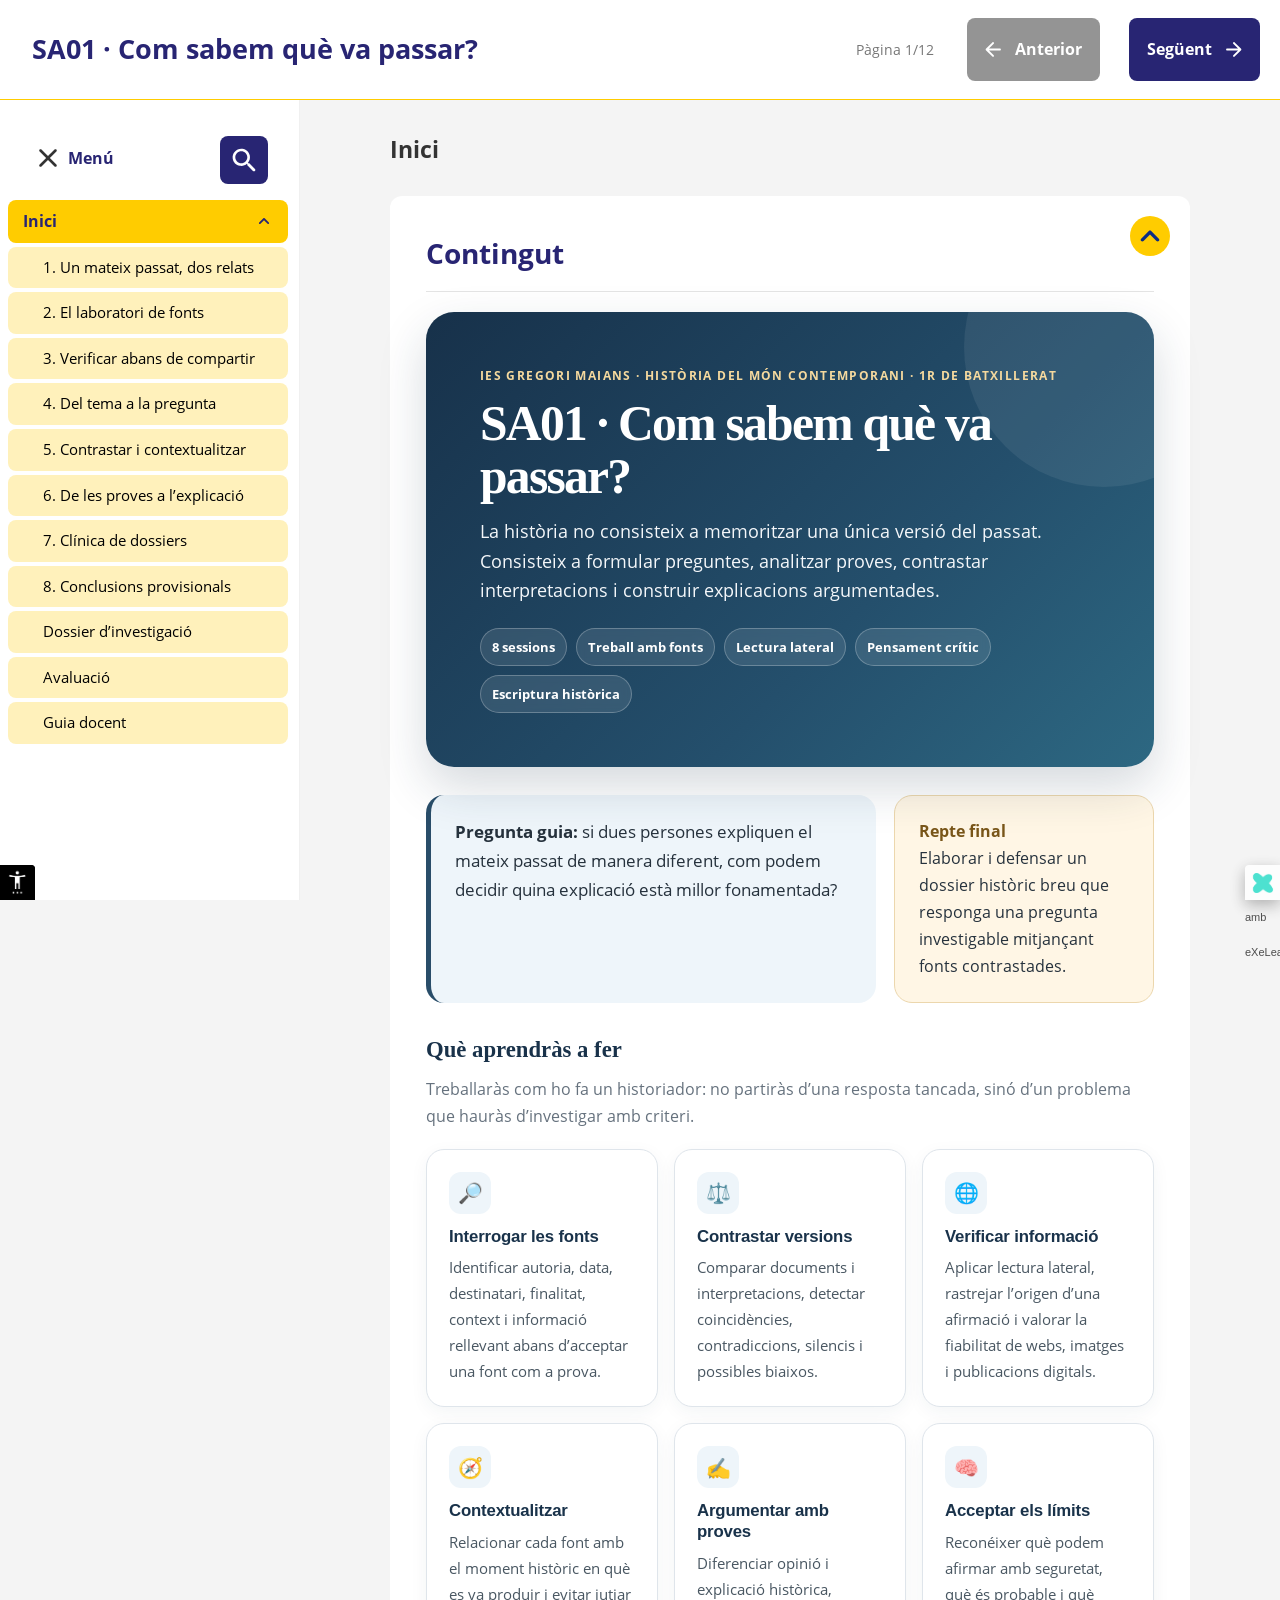
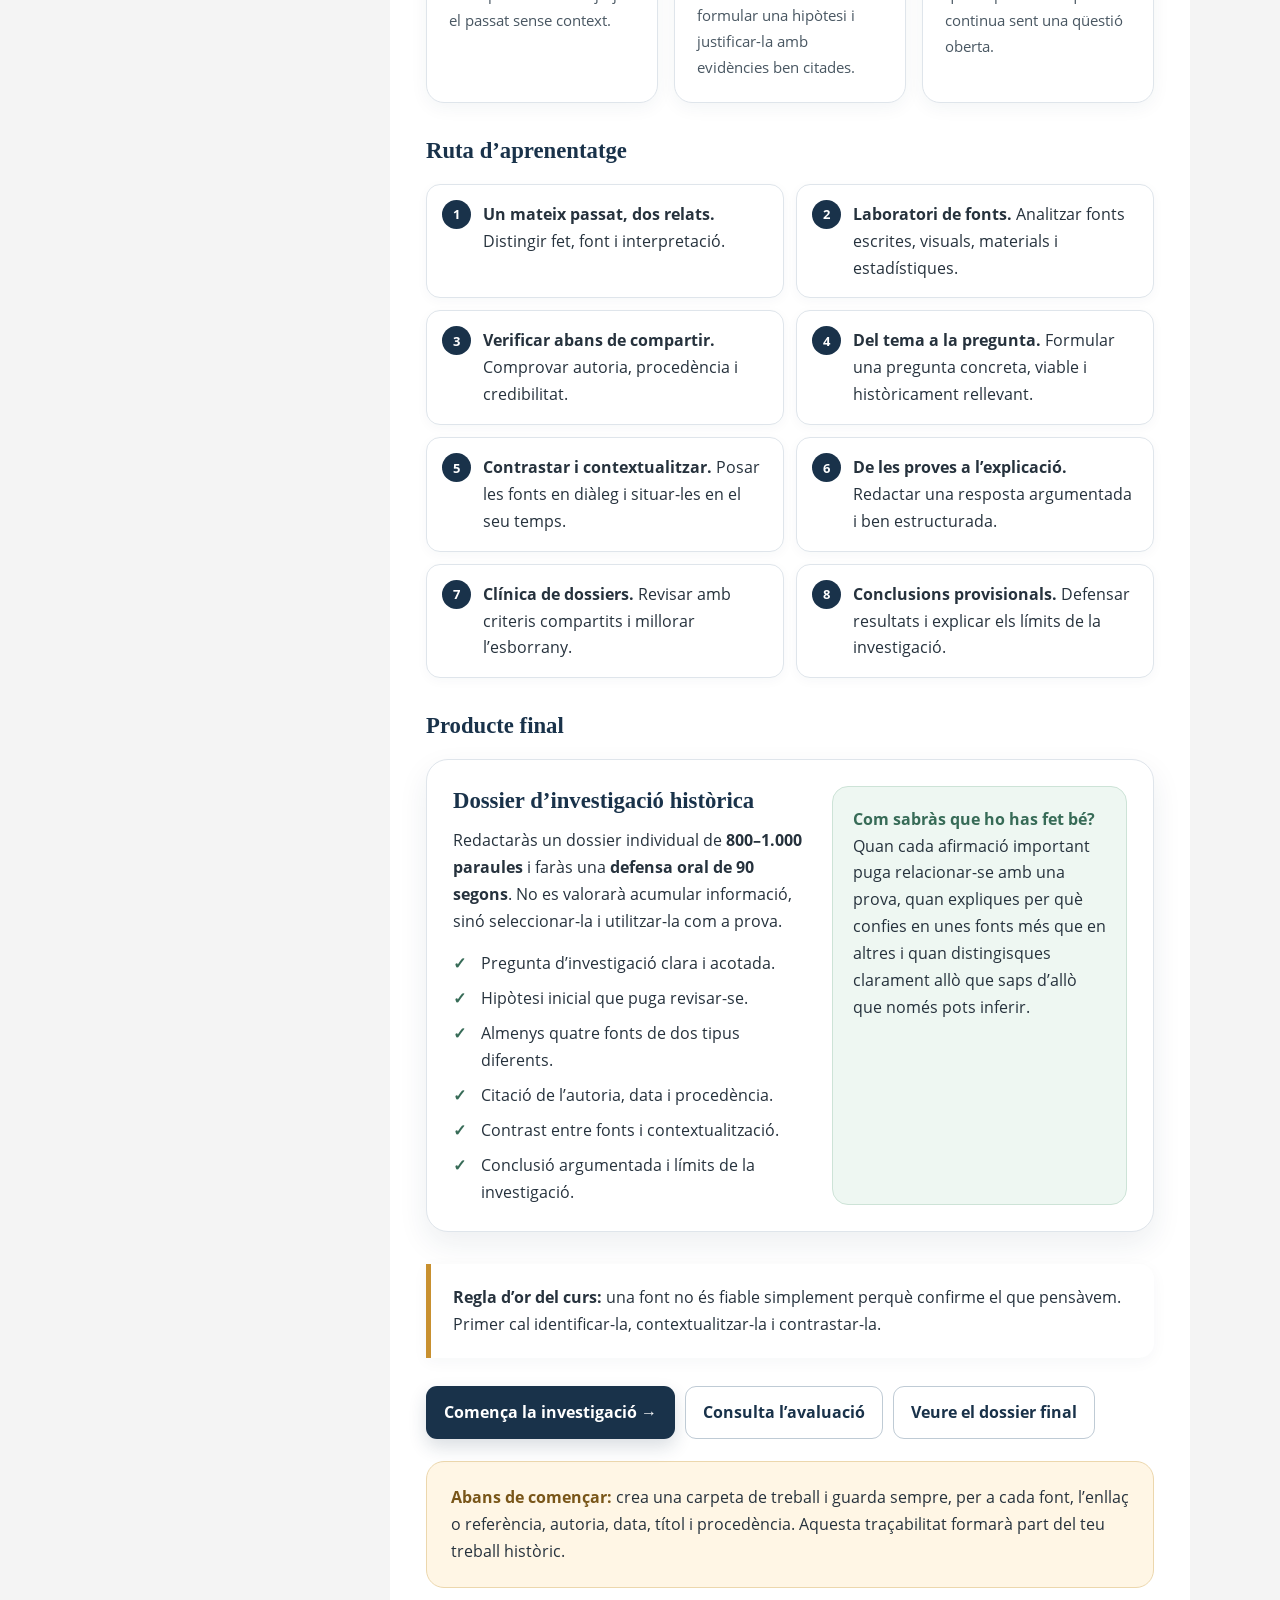
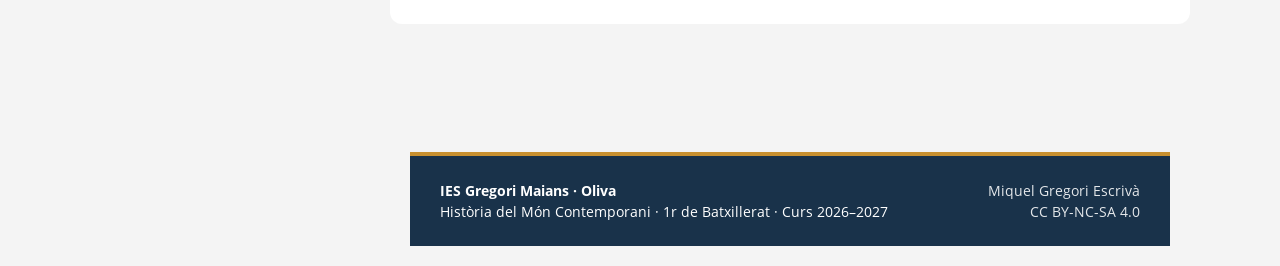
==== commit 77bb8744: "Millora la portada SA01: disseny, contingut i responsive" ====
--- a/index.html
+++ b/index.html
@@ -6,712 +6,74 @@
 <meta name="viewport" content="width=device-width, initial-scale=1">
 <title>SA01 · Com sabem què va passar?</title>
 <link rel="icon" type="image/x-icon" href="libs/favicon.ico">
-<meta name="description" content="Situació d'aprenentatge completa sobre fonts, verificació i construcció del coneixement històric.">
+<meta name="description" content="Situació d'aprenentatge sobre fonts, verificació, contrast i construcció del coneixement històric per a 1r de Batxillerat.">
 <script>document.querySelector("html").classList.add("js");</script><script src="libs/jquery/jquery.min.js"> </script><script src="libs/common_i18n.js"> </script><script src="libs/common.js"> </script><script src="libs/exe_export.js"> </script><script>window.exeXapi={"odeId":"20260905185818000384","packageTitle":"SA01 · Com sabem què va passar?","language":"ca-valencia"};</script><script src="libs/xapi/exe_xapi.js"> </script><script src="search_index.js"> </script><script src="libs/bootstrap/bootstrap.bundle.min.js"> </script><link rel="stylesheet" href="libs/bootstrap/bootstrap.min.css">
 <script src="idevices/text/text.js"></script><link rel="stylesheet" href="idevices/text/text.css">
 <script src="libs/exe_atools/exe_atools.js"> </script><link rel="stylesheet" href="libs/exe_atools/exe_atools.css">
 <link rel="stylesheet" href="content/css/base.css"><script src="theme/style.js"> </script><link rel="stylesheet" href="theme/style.css">
 <style>
-
 :root{
-  --art-primary:#24345f;
-  --art-accent:#c69a4b;
-  --art-text:#25282d;
-  --art-muted:#667085;
-  --art-bg:#f6f7f9;
-  --art-card:#ffffff;
-  --art-border:#e4e7ec;
+  --ink:#19324a;
+  --ink-2:#294d69;
+  --accent:#c8902f;
+  --accent-soft:#fff6e5;
+  --blue-soft:#eef5fa;
+  --green:#376b57;
+  --green-soft:#eef7f2;
+  --text:#26323d;
+  --muted:#66727e;
+  --bg:#f5f7fa;
+  --card:#ffffff;
+  --line:#dfe5eb;
+  --shadow:0 12px 30px rgba(25,50,74,.08);
 }
-
-html,
-body{
-  font-family:
-    Inter,
-    -apple-system,
-    BlinkMacSystemFont,
-    "Segoe UI",
-    Arial,
-    sans-serif !important;
-
-  color:var(--art-text);
-  background:var(--art-bg);
-  line-height:1.65;
-}
-
-/* FONT DELS TÍTOLS */
-.sa h1,
-.sa h2,
-.sa h3{
-  font-family:
-    Georgia,
-    "Times New Roman",
-    serif !important;
-}
-/* =========================
-   CONTENIDOR DE LA SA
-========================= */
-
-.sa{
-  max-width:1100px;
-  margin:0 auto;
-  color:var(--art-text);
-}
-
-/* =========================
-   TÍTOLS
-========================= */
-
-.sa > h1,
-.sa > h2:first-child{
-  font-size:2.45rem !important;
-  line-height:1.12;
-  letter-spacing:-0.035em;
-  color:var(--art-primary) !important;
-  margin:0 0 22px;
-  font-weight:800 !important;
-}
-
-.sa h2{
-  color:var(--art-primary) !important;
-  font-size:1.8rem !important;
-  line-height:1.25;
-  font-weight:750 !important;
-  letter-spacing:-0.02em;
-}
-
-.sa h3{
-  color:var(--art-primary) !important;
-  font-size:1.32rem !important;
-  line-height:1.3;
-  font-weight:750 !important;
-  margin-top:32px;
-  margin-bottom:14px;
-}
-
-/* =========================
-   HERO / CAPÇALERA
-========================= */
-
-.hero{
-  background:linear-gradient(
-    135deg,
-    #ffffff 0%,
-    #f3f5f9 100%
-  );
-
-  border:1px solid var(--art-border);
-  border-radius:22px;
-
-  padding:32px 36px;
-  margin-bottom:22px;
-
-  box-shadow:
-    0 10px 30px rgba(16,24,40,.06);
-}
-
-.hero .small{
-  color:var(--art-accent);
-  font-size:.8rem;
-  text-transform:uppercase;
-  letter-spacing:.085em;
-  font-weight:800;
-  margin:0 0 8px;
-}
-
-.hero h2{
-  margin:.2rem 0 .7rem !important;
-}
-
-.hero p{
-  font-size:1.08rem;
-  line-height:1.65;
-  margin-bottom:0;
-}
-
-/* =========================
-   PREGUNTA GUIA / REPTE
-========================= */
-
-.repte{
-  background:#eef2f7;
-  border-left:5px solid var(--art-primary);
-
-  padding:18px 22px;
-  margin:24px 0 30px;
-
-  border-radius:0 14px 14px 0;
-
-  font-size:1.05rem;
-  line-height:1.6;
-}
-
-/* =========================
-   IDEA CLAU
-========================= */
-
-.idea-clau,
-.clau{
-  background:#fff8e9;
-  border-left:5px solid var(--art-accent);
-
-  padding:18px 22px;
-  margin:28px 0;
-
-  border-radius:0 14px 14px 0;
-}
-
-/* =========================
-   IMATGES
-========================= */
-
-.image-slot{
-  margin:28px 0 38px;
-}
-
-.image-slot img{
-  width:100% !important;
-  max-width:100% !important;
-  height:auto !important;
-
-  display:block;
-  margin:0 auto;
-
-  border-radius:18px;
-
-  box-shadow:
-    0 12px 30px rgba(16,24,40,.12);
-}
-
-/* =========================
-   RUTA D'APRENENTATGE
-========================= */
-
-.route{
-  counter-reset:pas;
-  list-style:none;
-  padding:0;
-  margin:20px 0 36px;
-}
-
-.route li{
-  counter-increment:pas;
-
-  position:relative;
-
-  padding:14px 16px 14px 54px;
-  margin-bottom:10px;
-
-  background:#ffffff;
-  border:1px solid var(--art-border);
-  border-radius:12px;
-
-  box-shadow:
-    0 3px 10px rgba(16,24,40,.03);
-}
-
-.route li::before{
-  content:counter(pas);
-
-  position:absolute;
-  left:14px;
-  top:50%;
-  transform:translateY(-50%);
-
-  width:28px;
-  height:28px;
-
-  border-radius:50%;
-
-  background:var(--art-primary);
-  color:#ffffff;
-
-  display:flex;
-  align-items:center;
-  justify-content:center;
-
-  font-size:.82rem;
-  font-weight:800;
-}
-
-/* =========================
-   TARGETES
-========================= */
-
-.grid{
-  display:grid;
-  grid-template-columns:repeat(2,minmax(0,1fr));
-  gap:18px;
-
-  margin:18px 0 30px;
-}
-
-.card{
-  background:var(--art-card);
-
-  border:1px solid var(--art-border);
-  border-radius:18px;
-
-  padding:24px;
-
-  box-shadow:
-    0 6px 20px rgba(16,24,40,.05);
-
-  transition:
-    transform .2s ease,
-    box-shadow .2s ease;
-}
-
-.card:hover{
-  transform:translateY(-3px);
-
-  box-shadow:
-    0 10px 28px rgba(16,24,40,.09);
-}
-
-.card .icon{
-  font-size:2rem;
-  line-height:1;
-  margin-bottom:12px;
-}
-
-.card h3{
-  margin-top:0 !important;
-  margin-bottom:8px !important;
-}
-
-/* =========================
-   BOTONS
-========================= */
-
-.btn{
-  display:inline-block;
-
-  background:var(--art-primary);
-  color:#ffffff !important;
-
-  text-decoration:none !important;
-
-  font-weight:750;
-
-  padding:13px 20px;
-
-  border-radius:10px;
-
-  transition:
-    transform .2s ease,
-    box-shadow .2s ease,
-    background .2s ease;
-}
-
-.btn:hover{
-  transform:translateY(-2px);
-
-  box-shadow:
-    0 7px 18px rgba(36,52,95,.22);
-}
-
-/* =========================
-   IDEVICES
-========================= */
-
-.iDevice_wrapper{
-  border-radius:18px !important;
-  overflow:hidden;
-
-  margin:1.7rem 0 !important;
-
-  box-shadow:
-    0 5px 20px rgba(16,24,40,.05);
-}
-
-.iDevice_content{
-  line-height:1.65;
-}
-
-/* =========================
-   TAULES
-========================= */
-
-table{
-  width:100%;
-
-  border-collapse:separate;
-  border-spacing:0;
-
-  background:#ffffff;
-
-  border-radius:12px;
-  overflow:hidden;
-}
-
-th{
-  background:var(--art-primary);
-  color:#ffffff;
-
-  font-weight:700;
-}
-
-th,
-td{
-  padding:.85rem 1rem;
-
-  border-bottom:
-    1px solid var(--art-border);
-}
-
-/* =========================
-   ENLLAÇOS
-========================= */
-
-.sa a:not(.btn){
-  color:#345a91;
-  text-decoration-thickness:2px;
-  text-underline-offset:3px;
-}
-
-/* =========================
-   DESPLEGABLES HTML
-========================= */
-
-details{
-  background:#ffffff;
-
-  border:1px solid var(--art-border);
-  border-radius:12px;
-
-  margin:14px 0;
-  overflow:hidden;
-}
-
-details summary{
-  cursor:pointer;
-
-  padding:14px 18px;
-
-  font-weight:750;
-  color:var(--art-primary);
-}
-
-details > *:not(summary){
-  margin-left:18px;
-  margin-right:18px;
-}
-
-/* =========================
-   FEEDBACK ACTIVITATS
-========================= */
-
-.feedback{
-  margin-top:12px;
-  padding:12px 15px;
-
-  border-radius:10px;
-
-  font-weight:650;
-}
-
-.feedback.ok{
-  background:#edf8f1;
-  border-left:4px solid #3d8b5a;
-}
-
-.feedback.ko{
-  background:#fff2f0;
-  border-left:4px solid #c9534d;
-}
-
-/* =========================
-   PEU DE PÀGINA
-========================= */
-
-.peu-exe{
-  margin-top:60px;
-
-  padding:24px 30px;
-
-  background:var(--art-primary);
-  color:#ffffff;
-
-  border-top:4px solid var(--art-accent);
-
-  display:flex;
-  justify-content:space-between;
-  align-items:center;
-  gap:20px;
-
-  font-size:.88rem;
-  line-height:1.5;
-}
-
-.peu-dreta{
-  text-align:right;
-  opacity:.85;
-}
-
-/* =========================
-   RESPONSIVE
-========================= */
-
-@media(max-width:760px){
-
-  .sa{
-    padding-left:4px;
-    padding-right:4px;
-  }
-
-  .sa > h1,
-  .sa > h2:first-child{
-    font-size:1.95rem !important;
-  }
-
-  .hero{
-    padding:24px 22px;
-    border-radius:16px;
-  }
-
-  .hero h2{
-    font-size:1.5rem !important;
-  }
-
-  .grid{
-    grid-template-columns:1fr;
-  }
-
-  .route li{
-    padding-left:50px;
-  }
-
-  .peu-exe{
-    flex-direction:column;
-    align-items:flex-start;
-  }
-
-  .peu-dreta{
-    text-align:left;
-  }
-
-}
-
-/* =========================
-   ACCESSIBILITAT
-========================= */
-
-a:focus,
-button:focus,
-summary:focus{
-  outline:3px solid rgba(198,154,75,.45);
-  outline-offset:3px;
-}
-
-/* =========================
-   IMPRESSIÓ
-========================= */
-
-@media print{
-
-  .card,
-  .hero,
-  .repte,
-  .clau,
-  .idea-clau{
-    box-shadow:none !important;
-  }
-
-  .btn{
-    background:none !important;
-    color:#000 !important;
-    border:1px solid #000;
-  }
-/* DESPLEGABLES MILLORATS */
-details{
-  background:#ffffff;
-  border:1px solid var(--art-border);
-  border-radius:16px;
-  margin:22px 0;
-  overflow:hidden;
-
-  box-shadow:
-    0 6px 18px rgba(16,24,40,.05);
-
-  transition:
-    box-shadow .2s ease,
-    transform .2s ease;
-}
-
-details:hover{
-  box-shadow:
-    0 10px 24px rgba(16,24,40,.08);
-}
-
-/* Capçalera del desplegable */
-details summary{
-  position:relative;
-  cursor:pointer;
-
-  padding:17px 52px 17px 20px;
-
-  background:
-    linear-gradient(
-      135deg,
-      #f7f8fb 0%,
-      #eef2f7 100%
-    );
-
-  color:var(--art-primary);
-
-  font-weight:800;
-  font-size:1.05rem;
-
-  list-style:none;
-
-  user-select:none;
-}
-
-/* Elimina el triangle predeterminat */
-details summary::-webkit-details-marker{
-  display:none;
-}
-
-details summary::marker{
-  display:none;
-}
-
-/* Fletxa pròpia */
-details summary::after{
-  content:"⌄";
-
-  position:absolute;
-  right:20px;
-  top:50%;
-
-  transform:
-    translateY(-50%)
-    rotate(0deg);
-
-  font-size:1.35rem;
-  color:var(--art-accent);
-
-  transition:transform .25s ease;
-}
-
-/* Quan està obert */
-details[open] summary::after{
-  transform:
-    translateY(-50%)
-    rotate(180deg);
-}
-
-/* Línia inferior quan està obert */
-details[open] summary{
-  border-bottom:1px solid var(--art-border);
-}
-
-/* Contingut interior */
-details > *:not(summary){
-  margin-left:20px;
-  margin-right:20px;
-}
-
-/* Taula dins del desplegable */
-details table{
-  width:calc(100% - 40px) !important;
-  margin:20px auto 22px !important;
-}
-
-/* Animació visual suau */
-details[open]{
-  animation:detailsOpen .18s ease-out;
-}
-
-@keyframes detailsOpen{
-  from{
-    opacity:.85;
-    transform:translateY(-2px);
-  }
-
-  to{
-    opacity:1;
-    transform:translateY(0);
-  }
-/* TAULA ADAPTADA A L'AMPLÀRIA */
-.responsive-table{
-  width:100% !important;
-  max-width:100% !important;
-  table-layout:auto !important;
-  border-collapse:collapse;
-}
-
-.responsive-table th,
-.responsive-table td{
-  height:auto !important;
-  white-space:normal !important;
-  overflow-wrap:anywhere;
-  vertical-align:top;
-}
-
-/* Primera columna més estreta */
-.responsive-table th:first-child,
-.responsive-table td:first-child{
-  width:22%;
-}
-
-/* Segona columna aprofita la resta */
-.responsive-table th:nth-child(2),
-.responsive-table td:nth-child(2){
-  width:78%;
-}
-
-/* Mòbil */
-@media(max-width:700px){
-  .responsive-table{
-    font-size:.92rem;
-  }
-
-  .responsive-table th,
-  .responsive-table td{
-    padding:10px 8px;
-  }
-.table-responsive{
-  width:100%;
-  max-width:100%;
-  overflow-x:auto;
-}
-
-.art-table{
-  width:100% !important;
-  max-width:100% !important;
-  table-layout:fixed;
-  border-collapse:collapse;
-  margin:0 !important;
-}
-
-.art-table th,
-.art-table td{
-  white-space:normal !important;
-  overflow-wrap:anywhere;
-  word-break:normal;
-  vertical-align:top;
-  padding:14px 16px;
-}
-
-/* Repartiment de l'ample */
-.art-table th:nth-child(1),
-.art-table td:nth-child(1){
-  width:28%;
-}
-
-.art-table th:nth-child(2),
-.art-table td:nth-child(2){
-  width:44%;
-}
-
-.art-table th:nth-child(3),
-.art-table td:nth-child(3){
-  width:28%;
-}
-}
+html,body{font-family:Inter,-apple-system,BlinkMacSystemFont,"Segoe UI",Arial,sans-serif!important;color:var(--text);background:var(--bg);line-height:1.68}
+.sa{max-width:1120px;margin:0 auto;color:var(--text)}
+.sa h1,.sa h2,.sa h3{font-family:Georgia,"Times New Roman",serif!important;color:var(--ink)!important}
+.sa h2{font-size:clamp(2rem,4vw,3.1rem)!important;line-height:1.08;letter-spacing:-.035em;font-weight:800!important}
+.sa h3{font-size:1.42rem!important;line-height:1.25;font-weight:800!important;margin:2.1rem 0 .9rem}
+.hero{position:relative;overflow:hidden;background:linear-gradient(135deg,#17314a 0%,#244f6c 62%,#2d6882 100%);color:#fff;border-radius:28px;padding:clamp(28px,5vw,54px);margin:0 0 28px;box-shadow:0 20px 48px rgba(25,50,74,.18)}
+.hero:after{content:"";position:absolute;width:280px;height:280px;border-radius:50%;right:-90px;top:-105px;background:rgba(255,255,255,.07)}
+.hero .small{position:relative;z-index:1;color:#f5d99e;font-size:.78rem;text-transform:uppercase;letter-spacing:.11em;font-weight:800;margin:0 0 10px}
+.hero h2{position:relative;z-index:1;color:#fff!important;max-width:820px;margin:.15rem 0 .8rem!important}
+.hero .lead{position:relative;z-index:1;max-width:850px;font-size:1.13rem;line-height:1.65;margin:0;color:#f4f7fa}
+.meta{position:relative;z-index:1;display:flex;flex-wrap:wrap;gap:9px;margin-top:22px}
+.tag{display:inline-flex;align-items:center;gap:6px;padding:7px 11px;border:1px solid rgba(255,255,255,.25);border-radius:999px;background:rgba(255,255,255,.1);color:#fff;font-size:.82rem;font-weight:750;backdrop-filter:blur(4px)}
+.guide{display:grid;grid-template-columns:minmax(0,1.35fr) minmax(260px,.65fr);gap:18px;margin:0 0 30px}
+.repte,.start-box{border-radius:18px;padding:22px 24px;margin:0}
+.repte{background:var(--blue-soft);border-left:5px solid var(--ink-2);font-size:1.08rem}
+.start-box{background:var(--accent-soft);border:1px solid #ecd7ad}
+.start-box strong{color:#795619}
+.section-intro{max-width:850px;color:var(--muted);font-size:1.02rem;margin-top:-.2rem}
+.grid{display:grid;grid-template-columns:repeat(3,minmax(0,1fr));gap:16px;margin:18px 0 34px}
+.card{background:var(--card);border:1px solid var(--line);border-radius:18px;padding:22px;box-shadow:0 5px 18px rgba(25,50,74,.05)}
+.card .icon{display:grid;place-items:center;width:42px;height:42px;border-radius:12px;background:var(--blue-soft);font-size:1.25rem;margin-bottom:13px}
+.card h3{font-family:Inter,-apple-system,BlinkMacSystemFont,"Segoe UI",Arial,sans-serif!important;font-size:1.05rem!important;margin:0 0 8px!important;letter-spacing:-.01em}
+.card p{margin:0;color:#495762;font-size:.96rem}
+.route{counter-reset:pas;list-style:none;padding:0;margin:18px 0 34px;display:grid;grid-template-columns:repeat(2,minmax(0,1fr));gap:12px}
+.route li{counter-increment:pas;position:relative;padding:16px 16px 16px 56px;background:#fff;border:1px solid var(--line);border-radius:14px;min-height:64px;box-shadow:0 3px 12px rgba(25,50,74,.035)}
+.route li:before{content:counter(pas);position:absolute;left:15px;top:15px;width:29px;height:29px;border-radius:50%;background:var(--ink);color:#fff;display:flex;align-items:center;justify-content:center;font-size:.82rem;font-weight:800}
+.final-product{display:grid;grid-template-columns:1.1fr .9fr;gap:18px;background:#fff;border:1px solid var(--line);border-radius:22px;padding:26px;box-shadow:var(--shadow);margin:18px 0 32px}
+.final-product h3{margin:.1rem 0 .7rem!important}
+.checklist{list-style:none;padding:0;margin:0;display:grid;gap:8px}
+.checklist li{position:relative;padding-left:28px}
+.checklist li:before{content:"✓";position:absolute;left:0;top:0;color:var(--green);font-weight:900}
+.success{background:var(--green-soft);border:1px solid #cde3d7;border-radius:16px;padding:19px 20px}
+.success strong{color:var(--green)}
+.callout{background:#fff;border-left:5px solid var(--accent);padding:20px 22px;margin:26px 0;border-radius:0 15px 15px 0;box-shadow:0 4px 16px rgba(25,50,74,.04)}
+.actions{display:flex;flex-wrap:wrap;gap:10px;margin:28px 0 10px}
+.btn-start{display:inline-flex;align-items:center;justify-content:center;gap:8px;background:var(--ink);color:#fff!important;text-decoration:none!important;font-weight:800;padding:13px 18px;border-radius:11px;box-shadow:0 8px 18px rgba(25,50,74,.16)}
+.btn-start:hover{background:#244f6c;transform:translateY(-1px)}
+.btn-secondary{display:inline-flex;align-items:center;justify-content:center;color:var(--ink)!important;text-decoration:none!important;font-weight:800;padding:12px 17px;border-radius:11px;border:1px solid #bfcbd5;background:#fff}
+.sa a:not(.btn-start):not(.btn-secondary){color:#245f86;text-underline-offset:3px}
+.iDevice_wrapper{border-radius:18px!important;overflow:hidden;margin:1.7rem 0!important;box-shadow:0 5px 20px rgba(16,24,40,.05)}
+.peu-exe{margin-top:56px;padding:24px 30px;background:var(--ink);color:#fff;border-top:4px solid var(--accent);display:flex;justify-content:space-between;align-items:center;gap:20px;font-size:.88rem;line-height:1.5}
+.peu-dreta{text-align:right;opacity:.88}
+a:focus,button:focus,summary:focus{outline:3px solid rgba(200,144,47,.45);outline-offset:3px}
+@media(max-width:900px){.guide,.final-product{grid-template-columns:1fr}.grid{grid-template-columns:1fr 1fr}}
+@media(max-width:700px){.sa{padding:0 2px}.hero{border-radius:20px}.grid,.route{grid-template-columns:1fr}.peu-exe{flex-direction:column;align-items:flex-start}.peu-dreta{text-align:left}.final-product{padding:20px}.actions a{width:100%}}
+@media print{.hero,.card,.final-product,.callout{box-shadow:none!important}.hero{background:#fff!important;color:#000!important;border:1px solid #999}.hero h2,.hero .small,.hero .lead{color:#000!important}.btn-start,.btn-secondary{background:#fff!important;color:#000!important;border:1px solid #000}}
 </style>
-
 </head>
 <body class="exe-export exe-web-site">
 <script>document.body.className+=" js"</script>
@@ -719,81 +81,83 @@
 <ul>
 <li class="active"> <a href="index.html" class="active main-node daddy">Inici</a>
 <ul class="other-section">
-<li> <a href="html/1-un-mateix-passat-dos-relats.html" class="no-ch">1. Un mateix passat, dos relats</a>
-</li>
-<li> <a href="html/2-el-laboratori-de-fonts.html" class="no-ch">2. El laboratori de fonts</a>
-</li>
-<li> <a href="html/3-verificar-abans-de-compartir.html" class="no-ch">3. Verificar abans de compartir</a>
-</li>
-<li> <a href="html/4-del-tema-a-la-pregunta.html" class="no-ch">4. Del tema a la pregunta</a>
-</li>
-<li> <a href="html/5-contrastar-i-contextualitzar.html" class="no-ch">5. Contrastar i contextualitzar</a>
-</li>
-<li> <a href="html/6-de-les-proves-a-lexplicacio.html" class="no-ch">6. De les proves a l’explicació</a>
-</li>
-<li> <a href="html/7-clinica-de-dossiers.html" class="no-ch">7. Clínica de dossiers</a>
-</li>
-<li> <a href="html/8-conclusions-provisionals.html" class="no-ch">8. Conclusions provisionals</a>
-</li>
-<li> <a href="html/dossier-dinvestigacio.html" class="no-ch">Dossier d’investigació</a>
-</li>
-<li> <a href="html/avaluacio.html" class="no-ch">Avaluació</a>
-</li>
-<li> <a href="html/guia-docent.html" class="no-ch">Guia docent</a>
-</li>
+<li><a href="html/1-un-mateix-passat-dos-relats.html" class="no-ch">1. Un mateix passat, dos relats</a></li>
+<li><a href="html/2-el-laboratori-de-fonts.html" class="no-ch">2. El laboratori de fonts</a></li>
+<li><a href="html/3-verificar-abans-de-compartir.html" class="no-ch">3. Verificar abans de compartir</a></li>
+<li><a href="html/4-del-tema-a-la-pregunta.html" class="no-ch">4. Del tema a la pregunta</a></li>
+<li><a href="html/5-contrastar-i-contextualitzar.html" class="no-ch">5. Contrastar i contextualitzar</a></li>
+<li><a href="html/6-de-les-proves-a-lexplicacio.html" class="no-ch">6. De les proves a l’explicació</a></li>
+<li><a href="html/7-clinica-de-dossiers.html" class="no-ch">7. Clínica de dossiers</a></li>
+<li><a href="html/8-conclusions-provisionals.html" class="no-ch">8. Conclusions provisionals</a></li>
+<li><a href="html/dossier-dinvestigacio.html" class="no-ch">Dossier d’investigació</a></li>
+<li><a href="html/avaluacio.html" class="no-ch">Avaluació</a></li>
+<li><a href="html/guia-docent.html" class="no-ch">Guia docent</a></li>
 </ul>
 </li>
 </ul>
-</nav><main id="20260905185818000001" class="page"> <div id="exe-client-search" data-block-order-string="Caja %e" data-no-results-string="Sin resultados.">
-</div>
-<header class="main-header"> <p class="page-counter"> <span class="page-counter-label">Pàgina </span><span class="page-counter-content"> <strong class="page-counter-current-page">1</strong><span class="page-counter-sep">/</span><strong class="page-counter-total">12</strong></span></p>
-
+</nav><main id="20260905185818000001" class="page"><div id="exe-client-search" data-block-order-string="Caja %e" data-no-results-string="Sin resultados."></div>
+<header class="main-header"><p class="page-counter"><span class="page-counter-label">Pàgina </span><span class="page-counter-content"><strong class="page-counter-current-page">1</strong><span class="page-counter-sep">/</span><strong class="page-counter-total">12</strong></span></p>
 <div class="package-header"><p class="package-title">SA01 · Com sabem què va passar?</p></div>
 <div class="page-header"><h1 class="page-title">Inici</h1></div>
 </header><div id="page-content-20260905185818000001" class="page-content">
 <article id="202609051858180000C9" class="box">
-<header class="box-head no-icon">
-<h1 class="box-title">Contingut</h1>
-<button class="box-toggle box-toggle-on" title="Toggle content">
-<span>Toggle content</span>
-</button></header>
-<div class="box-content">
-<div id="2026090518581800012D" class="idevice_node text" data-idevice-path="idevices/text/" data-idevice-type="text" data-idevice-component-type="json" data-idevice-json-data="{&quot;ideviceId&quot;:&quot;2026090518581800012D&quot;}">
-<div class="exe-text-template"><div class="textIdeviceContent"><div class="exe-text-activity"><div><div class="sa">
-<section class="hero"><p class="small">IES Gregori Maians · Història del Món Contemporani · 1r de Batxillerat</p>
-<h2>SA01 · Com sabem què va passar?</h2><p><strong>Repte:</strong> elaborar i defensar un dossier històric breu que responga una pregunta investigable mitjançant fonts contrastades.</p>
-<div class="meta"><span class="tag">8 sessions</span><span class="tag">Treball amb fonts</span><span class="tag">Lectura lateral</span><span class="tag">Escriptura històrica</span></div></section>
-<div class="repte"><strong>Pregunta guia:</strong> si dues persones expliquen el mateix passat de manera diferent, com podem construir una explicació històrica fiable?</div>
-<h3>Ruta d’aprenentatge</h3><ol class="route"><li>Distingir fet, font i interpretació.</li><li>Analitzar fonts de tipus diferents.</li><li>Verificar abans de compartir.</li><li>Transformar un tema en pregunta.</li><li>Contrastar i contextualitzar.</li><li>Escriure una explicació amb proves.</li><li>Revisar el dossier entre iguals.</li><li>Defensar conclusions provisionals.</li></ol>
-<h3>Producte final</h3><p>Dossier individual de 800–1.000 paraules, amb pregunta, hipòtesi, almenys quatre fonts de dos tipus diferents, cites, contrast, conclusió i límits; defensa oral de 90 segons.</p>
-<div class="clau"><strong>Abans de començar:</strong> crea una carpeta de treball i conserva sempre l’enllaç, autoria, data i procedència de cada font.</div></div><script>
-function comprova(id,answer){
- const box=document.getElementById(id), chosen=box.querySelector('input:checked'), out=box.querySelector('.feedback');
- if(!chosen){out.textContent='Selecciona una resposta.';out.className='feedback ko';return}
- const ok=chosen.value===answer;out.textContent=ok?'Correcte. Continua!':'Encara no. Revisa la font i torna-ho a provar.';out.className='feedback '+(ok?'ok':'ko');
-}
-function mostra(id){const x=document.getElementById(id);x.hidden=!x.hidden}
-</script></div></div></div></div>
+<header class="box-head no-icon"><h1 class="box-title">Contingut</h1><button class="box-toggle box-toggle-on" title="Toggle content"><span>Toggle content</span></button></header>
+<div class="box-content"><div id="2026090518581800012D" class="idevice_node text" data-idevice-path="idevices/text/" data-idevice-type="text" data-idevice-component-type="json" data-idevice-json-data="{&quot;ideviceId&quot;:&quot;2026090518581800012D&quot;}"><div class="exe-text-template"><div class="textIdeviceContent"><div class="exe-text-activity"><div><div class="sa">
+<section class="hero">
+<p class="small">IES Gregori Maians · Història del Món Contemporani · 1r de Batxillerat</p>
+<h2>SA01 · Com sabem què va passar?</h2>
+<p class="lead">La història no consisteix a memoritzar una única versió del passat. Consisteix a formular preguntes, analitzar proves, contrastar interpretacions i construir explicacions argumentades.</p>
+<div class="meta"><span class="tag">8 sessions</span><span class="tag">Treball amb fonts</span><span class="tag">Lectura lateral</span><span class="tag">Pensament crític</span><span class="tag">Escriptura històrica</span></div>
+</section>
+<div class="guide">
+<div class="repte"><strong>Pregunta guia:</strong> si dues persones expliquen el mateix passat de manera diferent, com podem decidir quina explicació està millor fonamentada?</div>
+<div class="start-box"><strong>Repte final</strong><br>Elaborar i defensar un dossier històric breu que responga una pregunta investigable mitjançant fonts contrastades.</div>
 </div>
+<h3>Què aprendràs a fer</h3>
+<p class="section-intro">Treballaràs com ho fa un historiador: no partiràs d’una resposta tancada, sinó d’un problema que hauràs d’investigar amb criteri.</p>
+<div class="grid">
+<div class="card"><div class="icon">🔎</div><h3>Interrogar les fonts</h3><p>Identificar autoria, data, destinatari, finalitat, context i informació rellevant abans d’acceptar una font com a prova.</p></div>
+<div class="card"><div class="icon">⚖️</div><h3>Contrastar versions</h3><p>Comparar documents i interpretacions, detectar coincidències, contradiccions, silencis i possibles biaixos.</p></div>
+<div class="card"><div class="icon">🌐</div><h3>Verificar informació</h3><p>Aplicar lectura lateral, rastrejar l’origen d’una afirmació i valorar la fiabilitat de webs, imatges i publicacions digitals.</p></div>
+<div class="card"><div class="icon">🧭</div><h3>Contextualitzar</h3><p>Relacionar cada font amb el moment històric en què es va produir i evitar jutjar el passat sense context.</p></div>
+<div class="card"><div class="icon">✍️</div><h3>Argumentar amb proves</h3><p>Diferenciar opinió i explicació històrica, formular una hipòtesi i justificar-la amb evidències ben citades.</p></div>
+<div class="card"><div class="icon">🧠</div><h3>Acceptar els límits</h3><p>Reconéixer què podem afirmar amb seguretat, què és probable i què continua sent una qüestió oberta.</p></div>
 </div>
-</article>
-</div></main><div class="nav-buttons">
-<span class="nav-button nav-button-left" aria-hidden="true"><span>Anterior</span></span>
-<a href="html/1-un-mateix-passat-dos-relats.html" title="Següent" class="nav-button nav-button-right"><span>Següent</span></a>
+<h3>Ruta d’aprenentatge</h3>
+<ol class="route">
+<li><strong>Un mateix passat, dos relats.</strong> Distingir fet, font i interpretació.</li>
+<li><strong>Laboratori de fonts.</strong> Analitzar fonts escrites, visuals, materials i estadístiques.</li>
+<li><strong>Verificar abans de compartir.</strong> Comprovar autoria, procedència i credibilitat.</li>
+<li><strong>Del tema a la pregunta.</strong> Formular una pregunta concreta, viable i històricament rellevant.</li>
+<li><strong>Contrastar i contextualitzar.</strong> Posar les fonts en diàleg i situar-les en el seu temps.</li>
+<li><strong>De les proves a l’explicació.</strong> Redactar una resposta argumentada i ben estructurada.</li>
+<li><strong>Clínica de dossiers.</strong> Revisar amb criteris compartits i millorar l’esborrany.</li>
+<li><strong>Conclusions provisionals.</strong> Defensar resultats i explicar els límits de la investigació.</li>
+</ol>
+<h3>Producte final</h3>
+<div class="final-product">
+<div>
+<h3>Dossier d’investigació històrica</h3>
+<p>Redactaràs un dossier individual de <strong>800–1.000 paraules</strong> i faràs una <strong>defensa oral de 90 segons</strong>. No es valorarà acumular informació, sinó seleccionar-la i utilitzar-la com a prova.</p>
+<ul class="checklist">
+<li>Pregunta d’investigació clara i acotada.</li>
+<li>Hipòtesi inicial que puga revisar-se.</li>
+<li>Almenys quatre fonts de dos tipus diferents.</li>
+<li>Citació de l’autoria, data i procedència.</li>
+<li>Contrast entre fonts i contextualització.</li>
+<li>Conclusió argumentada i límits de la investigació.</li>
+</ul>
 </div>
-<footer id="siteFooter"><div id="siteFooterContent"><div id="siteUserFooter"> <div><footer class="peu-exe">
-  <div>
-    <strong>IES Gregori Maians · Oliva</strong><br>
-    Història del Món Contemporani · 1r de Batxillerat · Curs 2026–2027
-  </div>
-
-  <div class="peu-dreta">
-    Miquel Gregori Escrivà<br>
-    CC BY-NC-SA 4.0
-  </div>
-</footer></div>
-</div></div></footer>
+<div class="success"><strong>Com sabràs que ho has fet bé?</strong><p>Quan cada afirmació important puga relacionar-se amb una prova, quan expliques per què confies en unes fonts més que en altres i quan distingisques clarament allò que saps d’allò que només pots inferir.</p></div>
 </div>
-<p id="made-with-eXe"> <a href="https://exelearning.net/" target="_blank" rel="noopener"> <span>Creat amb eXeLearning <span>(Nova finestra)</span></span></a></p>
+<div class="callout"><strong>Regla d’or del curs:</strong> una font no és fiable simplement perquè confirme el que pensàvem. Primer cal identificar-la, contextualitzar-la i contrastar-la.</div>
+<div class="actions"><a class="btn-start" href="html/1-un-mateix-passat-dos-relats.html">Comença la investigació →</a><a class="btn-secondary" href="html/avaluacio.html">Consulta l’avaluació</a><a class="btn-secondary" href="html/dossier-dinvestigacio.html">Veure el dossier final</a></div>
+<div class="start-box" style="margin-top:22px"><strong>Abans de començar:</strong> crea una carpeta de treball i guarda sempre, per a cada font, l’enllaç o referència, autoria, data, títol i procedència. Aquesta traçabilitat formarà part del teu treball històric.</div>
+</div></div></div></div></div></div></div>
+</article></div></main>
+<div class="nav-buttons"><span class="nav-button nav-button-left" aria-hidden="true"><span>Anterior</span></span><a href="html/1-un-mateix-passat-dos-relats.html" title="Següent" class="nav-button nav-button-right"><span>Següent</span></a></div>
+<footer id="siteFooter"><div id="siteFooterContent"><div id="siteUserFooter"><div><footer class="peu-exe"><div><strong>IES Gregori Maians · Oliva</strong><br>Història del Món Contemporani · 1r de Batxillerat · Curs 2026–2027</div><div class="peu-dreta">Miquel Gregori Escrivà<br>CC BY-NC-SA 4.0</div></footer></div></div></div></footer>
+</div>
+<p id="made-with-eXe"><a href="https://exelearning.net/" target="_blank" rel="noopener"><span>Creat amb eXeLearning <span>(Nova finestra)</span></span></a></p>
 </body>
-</html>+</html>
--- a/theme/style.css
+++ b/theme/style.css
@@ -1299,4 +1299,292 @@
     .exe-web-site main.page {
         padding-top: 1em;
     }
-}
+}/* =========================================================
+   SA01 · CORRECCIÓ RESPONSIVE GLOBAL
+   ========================================================= */
+
+*{
+  box-sizing:border-box;
+}
+
+html,
+body{
+  max-width:100%;
+  overflow-x:hidden;
+}
+
+img,
+svg,
+video,
+canvas,
+audio{
+  max-width:100% !important;
+  height:auto !important;
+}
+
+iframe,
+embed,
+object{
+  max-width:100% !important;
+}
+
+/* CONTENIDORS */
+.sa,
+.exe-content,
+.page-content,
+.box-content,
+.iDevice_content,
+.iDevice_inner,
+.idevice_node,
+.exe-text,
+figure{
+  min-width:0 !important;
+  max-width:100% !important;
+}
+
+/* IMATGES */
+.sa img,
+.box-content img,
+.iDevice_content img,
+.exe-figure img{
+  display:block;
+  max-width:100% !important;
+  height:auto !important;
+}
+
+/* TARGETES */
+.grid{
+  grid-template-columns:repeat(2,minmax(0,1fr));
+}
+
+.card{
+  min-width:0;
+  max-width:100%;
+}
+
+/* TAULES */
+table{
+  width:100% !important;
+  max-width:100% !important;
+}
+
+th,
+td{
+  white-space:normal !important;
+  overflow-wrap:anywhere;
+  word-break:normal;
+}
+
+.table-responsive,
+.table-wrap,
+.responsive-table-wrapper{
+  width:100% !important;
+  max-width:100% !important;
+  overflow-x:auto !important;
+  -webkit-overflow-scrolling:touch;
+}
+
+/* VÍDEOS */
+.video-responsive,
+.embed-responsive{
+  position:relative;
+  width:100%;
+  aspect-ratio:16/9;
+  overflow:hidden;
+}
+
+.video-responsive iframe,
+.embed-responsive iframe{
+  position:absolute;
+  inset:0;
+  width:100% !important;
+  height:100% !important;
+  border:0;
+}
+
+/* DESPLEGABLES */
+details{
+  max-width:100% !important;
+}
+
+/* MÒBIL */
+@media (max-width:750px){
+
+  html{
+    font-size:16px !important;
+  }
+
+  .exe-web-site main.page{
+    width:100% !important;
+    padding-left:0 !important;
+    padding-right:0 !important;
+  }
+
+  .exe-web-site .page-content,
+  #exe-client-search,
+  .exe-web-site main > header,
+  .exe-web-site #siteFooterContent{
+    width:100% !important;
+    max-width:100% !important;
+    padding-left:14px !important;
+    padding-right:14px !important;
+  }
+
+  .exe-content .box,
+  .box{
+    width:100% !important;
+    max-width:100% !important;
+    padding:1.15rem !important;
+    margin-left:0 !important;
+    margin-right:0 !important;
+  }
+
+  .box-content,
+  .iDevice_content,
+  .iDevice_inner,
+  .idevice_node{
+    width:100% !important;
+    max-width:100% !important;
+    padding-left:0 !important;
+    padding-right:0 !important;
+  }
+
+  .sa{
+    width:100% !important;
+    max-width:100% !important;
+    padding-left:0 !important;
+    padding-right:0 !important;
+  }
+
+  .hero{
+    width:100% !important;
+    padding:20px 16px !important;
+    border-radius:16px !important;
+  }
+
+  .sa > h1,
+  .sa > h2:first-child{
+    font-size:1.8rem !important;
+    line-height:1.15 !important;
+  }
+
+  .sa h2{
+    font-size:1.5rem !important;
+  }
+
+  .sa h3{
+    font-size:1.2rem !important;
+  }
+
+  .grid{
+    display:grid !important;
+    grid-template-columns:1fr !important;
+    gap:14px !important;
+  }
+
+  .card{
+    width:100% !important;
+    padding:18px !important;
+  }
+
+  .route li{
+    padding:12px 12px 12px 48px !important;
+  }
+
+  .repte,
+  .idea-clau,
+  .clau{
+    padding:15px 16px !important;
+    margin-left:0 !important;
+    margin-right:0 !important;
+  }
+
+  details{
+    width:100% !important;
+    margin-left:0 !important;
+    margin-right:0 !important;
+  }
+
+  details summary{
+    padding:14px 44px 14px 14px !important;
+  }
+
+  details > *:not(summary){
+    margin-left:14px !important;
+    margin-right:14px !important;
+  }
+
+  table{
+    width:100% !important;
+    font-size:.90rem !important;
+  }
+
+  th,
+  td{
+    padding:9px 7px !important;
+  }
+
+  .responsive-table{
+    table-layout:fixed !important;
+  }
+
+  .responsive-table th:first-child,
+  .responsive-table td:first-child{
+    width:30% !important;
+  }
+
+  .responsive-table th:nth-child(2),
+  .responsive-table td:nth-child(2){
+    width:70% !important;
+  }
+
+  .art-table{
+    width:100% !important;
+    table-layout:fixed !important;
+  }
+
+  .peu-exe{
+    flex-direction:column !important;
+    align-items:flex-start !important;
+    padding:18px !important;
+  }
+
+  .peu-dreta{
+    text-align:left !important;
+  }
+
+  .btn{
+    max-width:100% !important;
+    white-space:normal !important;
+    text-align:center;
+  }
+}
+
+@media (max-width:480px){
+
+  .exe-web-site .page-content,
+  #exe-client-search,
+  .exe-web-site main > header,
+  .exe-web-site #siteFooterContent{
+    padding-left:10px !important;
+    padding-right:10px !important;
+  }
+
+  .exe-content .box,
+  .box{
+    padding:1rem !important;
+  }
+
+  .hero{
+    padding:18px 14px !important;
+  }
+
+  table{
+    font-size:.84rem !important;
+  }
+
+  th,
+  td{
+    padding:8px 6px !important;
+  }
+}
